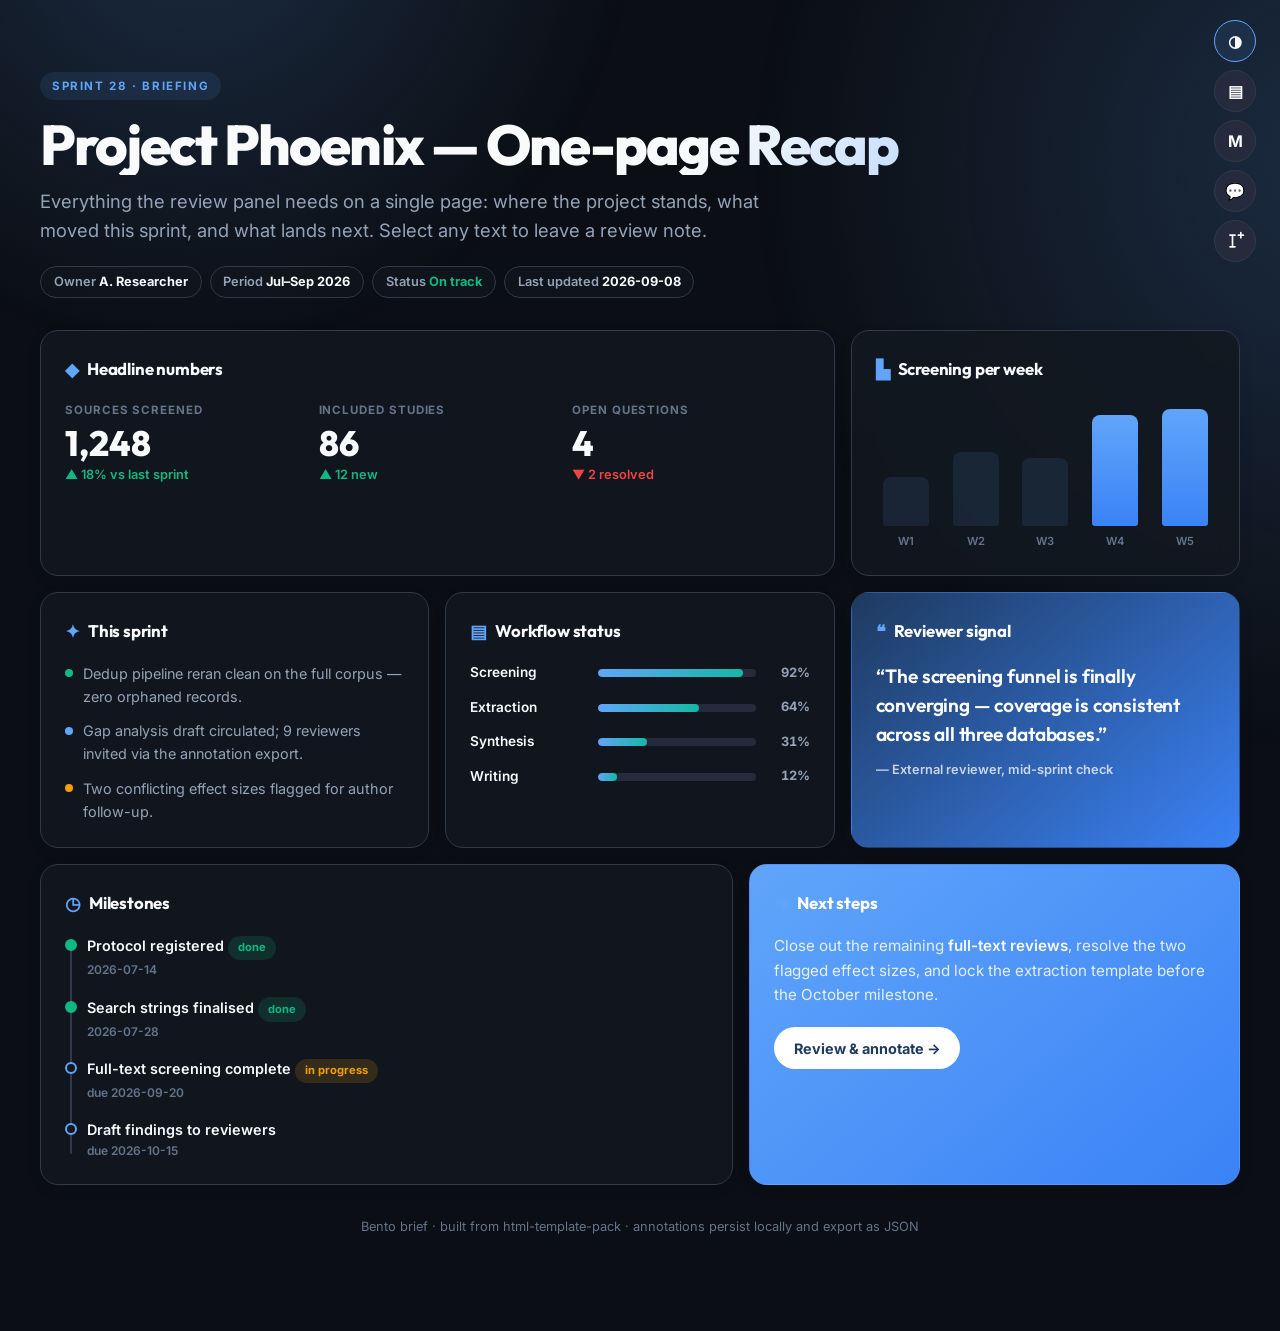
==== docs/bento/index.html @ 91cbfbe3 "feat: v0.7.0 — dark-first glass aesthetic pass + new bento one-pager template Aesthetic pass (2026 U" ====
<!DOCTYPE html>
<!--
  ╔══════════════════════════════════════════════════════════════════════╗
  ║  BENTO BRIEF TEMPLATE (one-pager)                                     ║
  ║  A single-page project briefing / summary in the 2026 bento-grid      ║
  ║  style: modular cards of varying span on a dark-first glass surface.  ║
  ║  Carries the same v2 annotation system as the report/slide templates  ║
  ║  (select text → comment / ask / delete / replace / format; drawer     ║
  ║  with export/import JSON) plus the v0.6.1 chrome parity toggles:      ║
  ║  theme (◐/◑), density (▤/▥ comfortable↔compact), font size (S/M/L).   ║
  ║                                                                        ║
  ║  WHEN TO USE                                                          ║
  ║  Content that is a snapshot summary — status recaps, sprint briefs,   ║
  ║  weekly readouts, one-page proposals — where the reader should see    ║
  ║  everything at a glance and can still leave inline review notes.      ║
  ║  For ≥3 long sections use the report template; for live data the      ║
  ║  dashboard; for ≤12 sequential beats the slide deck.                  ║
  ║                                                                        ║
  ║  HOW TO ADAPT                                                         ║
  ║  1. Set <title>, body data-annot-storage (unique per brief), and      ║
  ║     data-annot-theme-key.                                             ║
  ║  2. Replace the .b-card contents. Card variants: .kpi, .chart,        ║
  ║     .list, .quote, .timeline, .accent-card. Spans: .span-4/5/6/7/8.   ║
  ║  3. Keep at least one [data-annot-root] main — annotations need it.   ║
  ║  4. Storage keys: bento-density / bento-font-size / annotations:<id>  ║
  ║     (unique per template; rename if you fork this file).              ║
  ╚══════════════════════════════════════════════════════════════════════╝
-->
<html lang="en" data-theme="dark">
<head>
  <meta charset="UTF-8">
  <meta name="viewport" content="width=device-width, initial-scale=1">
  <title>Bento Brief Template — One-page · Annotatable · Export</title>
  <link rel="preconnect" href="https://fonts.googleapis.com">
  <link rel="preconnect" href="https://fonts.gstatic.com" crossorigin>
  <link href="https://fonts.googleapis.com/css2?family=Inter:wght@400;500;600;700;800&family=Outfit:wght@600;700;800&display=swap" rel="stylesheet">
  <style>
    /* ═══════════════════════════════════════════════════════════════
       Design tokens — dark-first + glass (2026 pattern: dark is the
       design you start from; light is the alternate). Token names are
       shared with the v2 annotation engine.
       ═══════════════════════════════════════════════════════════════ */
    :root, [data-theme="dark"] {
      color-scheme: light dark;
      --bg: #0b0e14;
      --surface: #131820;
      --surface2: #1c2230;
      --surface3: #252b3d;
      --border: #232a35;
      --border-bright: #313a4a;
      --text: #f8fafc;
      --text-muted: #94a3b8;
      --text-dim: #64748b;
      --accent: #60a5fa;
      --accent-dim: rgba(96, 165, 250, 0.1);
      --accent-glow: rgba(96, 165, 250, 0.2);
      --error: #f87171;
      --annot-delete: var(--error);
      --annot-insert: #4ade80;
      --ann-highlight: #60a5fa;
      --font-sans: 'Inter', -apple-system, BlinkMacSystemFont, 'Segoe UI', Roboto, Helvetica, Arial, sans-serif;
      --font-head: 'Outfit', sans-serif;
      --font-mono: ui-monospace, 'SF Mono', 'JetBrains Mono', 'Space Mono', Menlo, Consolas, monospace;
      --radius: 18px;
      --radius-sm: 8px;
      /* component palette (annotation format swatches) */
      --teal: #14b8a6;
      --coral: #ef4444;
      --amber: #f59e0b;
      --green: #10b981;
      --deep-blue: #3b82f6;
      --navy: #1e3a5f;
      --white: #ffffff;
    }
    [data-theme="light"] {
      color-scheme: light;
      --bg: #f8fafc;
      --surface: #ffffff;
      --surface2: #f1f5f9;
      --surface3: #e2e8f0;
      --border: #e2e8f0;
      --border-bright: #cbd5e1;
      --text: #0f172a;
      --text-muted: #64748b;
      --text-dim: #94a3b8;
      --accent: #2563eb;
      --accent-dim: rgba(37, 99, 235, 0.08);
      --accent-glow: rgba(37, 99, 235, 0.15);
      --error: #dc2626;
      --annot-insert: #16a34a;
      --ann-highlight: #2563eb;
      --teal: #0d9488;
      --coral: #ef4444;
      --amber: #d97706;
      --green: #059669;
      --deep-blue: #2563eb;
      --navy: #1e3a5f;
    }

    *, *::before, *::after { box-sizing: border-box; }
    html { scroll-behavior: smooth; }
    @media (prefers-reduced-motion: reduce) { html { scroll-behavior: auto; } * { transition-duration: 0.01ms !important; animation-duration: 0.01ms !important; } }
    body {
      margin: 0; font-family: var(--font-sans); font-size: 1rem; line-height: 1.6;
      color: var(--text); background: var(--bg);
      -webkit-font-smoothing: antialiased;
      transition: background 0.3s ease, color 0.3s ease;
      padding: 0 1.5rem 5rem;
    }
    /* Ambient accent glow behind the bento grid */
    body::before {
      content: ""; position: fixed; inset: 0; z-index: -1; pointer-events: none;
      background:
        radial-gradient(720px circle at 15% -10%, var(--accent-glow), transparent 62%),
        radial-gradient(900px circle at 105% 18%, var(--accent-glow), transparent 66%);
    }

    /* ── Icon rail (theme / notes / insert) ─────────────────────── */
    .icon-rail { position: fixed; top: 20px; right: 24px; z-index: 100; display: flex; flex-direction: column; gap: 8px; align-items: flex-end; }
    .icon-btn {
      position: relative; width: 42px; height: 42px; border-radius: 50%;
      display: flex; align-items: center; justify-content: center;
      font-family: inherit; font-size: 1rem; font-weight: 700;
      background: var(--surface3); color: var(--text); border: 1px solid var(--border-bright);
      cursor: pointer; transition: background 0.15s, border-color 0.15s, transform 0.15s;
      backdrop-filter: blur(10px); -webkit-backdrop-filter: blur(10px);
    }
    .icon-btn:hover, .icon-btn:focus-visible { border-color: var(--accent); color: var(--accent); transform: translateY(-1px); }
    .icon-btn[aria-pressed="true"] { background: var(--accent-dim); border-color: var(--accent); }
    .icon-btn svg { width: 20px; height: 20px; stroke: currentColor; fill: none; display: block; }
    .icon-btn::after {
      content: attr(data-tooltip);
      position: absolute; top: 50%; right: calc(100% + 0.5rem); transform: translateY(-50%);
      background: var(--text); color: var(--bg);
      font-size: 0.75rem; font-weight: 600; white-space: nowrap;
      padding: 0.3rem 0.55rem; border-radius: var(--radius-sm);
      box-shadow: 0 4px 12px rgba(0,0,0,0.25);
      opacity: 0; pointer-events: none; transition: opacity 0.12s ease;
    }
    .icon-btn:hover::after, .icon-btn:focus-visible::after { opacity: 1; }
    .icon-btn .annot-count {
      position: absolute; top: -0.3rem; right: -0.3rem;
      display: inline-flex; align-items: center; justify-content: center;
      min-width: 1.1rem; height: 1.1rem; padding: 0 0.3rem;
      font-size: 0.65rem; font-weight: 700; line-height: 1;
      background: var(--coral); color: white; border-radius: 999px;
    }
    .icon-btn .annot-count[hidden] { display: none; }

    /* ── Hero header ─────────────────────────────────────────────── */
    .content { max-width: 1200px; margin: 0 auto; }
    .hero { padding: 4.5rem 0 2rem; }
    .eyebrow {
      display: inline-block; font-size: 0.72rem; font-weight: 700;
      letter-spacing: 0.14em; text-transform: uppercase;
      color: var(--accent); background: var(--accent-dim);
      padding: 0.3rem 0.75rem; border-radius: 999px; margin-bottom: 1rem;
    }
    .hero h1 {
      font-family: var(--font-head); font-size: clamp(2.25rem, 5.5vw, 3.5rem);
      font-weight: 800; letter-spacing: -0.035em; line-height: 1.05;
      margin: 0 0 0.75rem;
      background: linear-gradient(120deg, var(--text) 55%, var(--accent) 110%);
      -webkit-background-clip: text; background-clip: text;
      -webkit-text-fill-color: transparent; color: transparent;
    }
    .hero .lede { font-size: 1.15rem; color: var(--text-muted); max-width: 62ch; margin: 0 0 1.25rem; }
    .meta-chips { display: flex; flex-wrap: wrap; gap: 0.5rem; }
    .chip {
      font-size: 0.8rem; font-weight: 600; color: var(--text-muted);
      border: 1px solid var(--border-bright); background: color-mix(in srgb, var(--surface) 60%, transparent);
      padding: 0.3rem 0.8rem; border-radius: 999px;
      backdrop-filter: blur(8px); -webkit-backdrop-filter: blur(8px);
    }
    .chip b { color: var(--text); font-weight: 700; }

    /* ── Bento grid ──────────────────────────────────────────────── */
    /* Density + font-size tokens (v0.6.1 chrome pattern, same as the
       other three templates: [data-density] adjusts spacing, [data-font-size]
       scales the root so all rem text follows). */
    :root, [data-density="comfortable"] { --bento-pad: 1.5rem; --bento-gap: 1rem; --bento-kpi-gap: 1rem; }
    [data-density="compact"] { --bento-pad: 1rem; --bento-gap: 0.65rem; --bento-kpi-gap: 0.65rem; }
    :root, [data-font-size="M"] { font-size: 16px; }
    [data-font-size="S"] { font-size: 14px; }
    [data-font-size="L"] { font-size: 18px; }
    .bento { display: grid; grid-template-columns: repeat(12, 1fr); gap: var(--bento-gap); }
    .b-card {
      grid-column: span 4;
      background: color-mix(in srgb, var(--surface) 88%, transparent);
      border: 1px solid var(--border-bright);
      border-radius: var(--radius);
      padding: var(--bento-pad);
      backdrop-filter: blur(12px); -webkit-backdrop-filter: blur(12px);
      box-shadow: 0 4px 16px rgba(0,0,0,0.06);
      transition: transform 0.25s cubic-bezier(0.4, 0, 0.2, 1), box-shadow 0.25s ease, border-color 0.25s ease;
      min-width: 0;
    }
    .b-card:hover {
      transform: translateY(-4px);
      border-color: var(--accent);
      box-shadow: 0 14px 36px -10px var(--accent-glow), 0 10px 24px rgba(0,0,0,0.09);
    }
    .span-4 { grid-column: span 4; } .span-5 { grid-column: span 5; }
    .span-6 { grid-column: span 6; } .span-7 { grid-column: span 7; }
    .span-8 { grid-column: span 8; } .span-12 { grid-column: span 12; }
    .b-card h2 {
      font-family: var(--font-head); font-size: 1.05rem; font-weight: 700;
      letter-spacing: -0.01em; margin: 0 0 1rem; color: var(--text);
      display: flex; align-items: center; gap: 0.5rem;
    }
    .b-card h2 .card-icon { color: var(--accent); font-size: 1.1em; }
    .b-card p { margin: 0 0 0.75rem; color: var(--text-muted); font-size: 0.95rem; }
    .b-card p:last-child { margin-bottom: 0; }
    .b-card strong { color: var(--text); font-weight: 600; }

    /* KPI card */
    .kpi-row { display: grid; grid-template-columns: repeat(3, 1fr); gap: var(--bento-kpi-gap); }
    .kpi { text-align: left; }
    .kpi .kpi-label { font-size: 0.72rem; font-weight: 700; text-transform: uppercase; letter-spacing: 0.08em; color: var(--text-dim); }
    .kpi .kpi-value { font-family: var(--font-head); font-size: 2.2rem; font-weight: 800; line-height: 1.1; color: var(--text); margin: 0.3rem 0 0.15rem; }
    .kpi .kpi-delta { font-size: 0.8rem; font-weight: 600; }
    .kpi .up { color: var(--green); } .kpi .down { color: var(--coral); }

    /* Progress list card */
    .progress-item { display: flex; align-items: center; gap: 0.75rem; margin-bottom: 0.8rem; }
    .progress-item:last-child { margin-bottom: 0; }
    .progress-item .p-label { flex: 0 0 34%; font-size: 0.85rem; font-weight: 600; color: var(--text); }
    .p-track { flex: 1; height: 8px; background: var(--surface3); border-radius: 999px; overflow: hidden; }
    .p-fill { height: 100%; border-radius: 999px; background: linear-gradient(90deg, var(--accent), var(--teal)); transition: width 0.6s cubic-bezier(0.4, 0, 0.2, 1); }
    .p-value { flex: 0 0 2.6rem; text-align: right; font-size: 0.8rem; font-weight: 700; color: var(--text-muted); font-variant-numeric: tabular-nums; }

    /* Bar chart card (pure CSS, no libs) */
    .bars { display: flex; align-items: flex-end; gap: 0.6rem; height: 150px; padding-top: 0.5rem; }
    .bar-col { flex: 1; display: flex; flex-direction: column; align-items: center; gap: 0.4rem; height: 100%; justify-content: flex-end; }
    .bar { width: 100%; max-width: 46px; border-radius: 8px 8px 3px 3px; background: var(--accent-dim); position: relative; transition: transform 0.2s ease, filter 0.2s ease; transform-origin: bottom; }
    .bar:hover { filter: brightness(1.25); transform: scaleY(1.03); }
    .bar.hot { background: linear-gradient(180deg, var(--accent), var(--deep-blue)); }
    .bar-label { font-size: 0.7rem; font-weight: 600; color: var(--text-dim); }

    /* Quote card */
    .b-card.quote { background: linear-gradient(140deg, var(--navy) 0%, var(--deep-blue) 100%); border-color: transparent; }
    .b-card.quote h2 { color: var(--white); }
    .b-card.quote blockquote { margin: 0; font-family: var(--font-head); font-size: 1.2rem; line-height: 1.5; color: var(--white); font-weight: 600; letter-spacing: -0.01em; }
    .b-card.quote cite { display: block; margin-top: 0.75rem; font-size: 0.8rem; font-style: normal; color: rgba(255,255,255,0.75); font-weight: 600; }

    /* Timeline card */
    .tl { position: relative; padding-left: 1.4rem; margin: 0; }
    .tl::before { content: ""; position: absolute; left: 5px; top: 6px; bottom: 6px; width: 2px; background: var(--border-bright); border-radius: 2px; }
    .tl-item { position: relative; padding-bottom: 1rem; }
    .tl-item:last-child { padding-bottom: 0; }
    .tl-item::before {
      content: ""; position: absolute; left: -1.4rem; top: 5px;
      width: 12px; height: 12px; border-radius: 50%;
      background: var(--surface); border: 2px solid var(--accent);
    }
    .tl-item.done::before { background: var(--green); border-color: var(--green); }
    .tl-item .tl-title { font-size: 0.9rem; font-weight: 600; color: var(--text); }
    .tl-item .tl-date { font-size: 0.75rem; font-weight: 600; color: var(--text-dim); }

    /* List card */
    .key-list { margin: 0; padding: 0; list-style: none; }
    .key-list li { display: flex; gap: 0.6rem; margin-bottom: 0.7rem; font-size: 0.9rem; color: var(--text-muted); }
    .key-list li:last-child { margin-bottom: 0; }
    .key-list .dot { flex-shrink: 0; width: 8px; height: 8px; border-radius: 50%; background: var(--accent); margin-top: 0.45rem; }
    .key-list .dot.teal { background: var(--teal); } .key-list .dot.amber { background: var(--amber); }
    .key-list .dot.coral { background: var(--coral); } .key-list .dot.green { background: var(--green); }

    /* Badges */
    .badge { display: inline-block; font-size: 0.7rem; font-weight: 700; padding: 0.2rem 0.6rem; border-radius: 999px; background: var(--accent-dim); color: var(--accent); }
    .badge.green { background: rgba(16,185,129,0.15); color: var(--green); }
    .badge.amber { background: rgba(245,158,11,0.15); color: var(--amber); }
    .badge.coral { background: rgba(239,68,68,0.15); color: var(--coral); }

    /* CTA card */
    .b-card.cta { background: linear-gradient(140deg, var(--accent) 0%, var(--deep-blue) 100%); border-color: transparent; }
    .b-card.cta h2 { color: var(--white); }
    .b-card.cta p { color: rgba(255,255,255,0.85); }
    .cta-btn {
      display: inline-block; margin-top: 0.5rem; padding: 0.6rem 1.2rem;
      background: var(--white); color: var(--navy); font-weight: 700; font-size: 0.9rem;
      border-radius: 999px; text-decoration: none; transition: transform 0.15s ease, box-shadow 0.15s ease;
    }
    .cta-btn:hover { transform: translateY(-2px); box-shadow: 0 8px 20px rgba(0,0,0,0.25); }

    /* Footer strip */
    .b-foot { margin-top: 2rem; text-align: center; font-size: 0.8rem; color: var(--text-dim); }

    /* ── Responsive ──────────────────────────────────────────────── */
    @media (max-width: 980px) {
      .span-4, .span-5, .span-6, .span-7, .span-8 { grid-column: span 12; }
      .b-card { padding: 1.25rem; }
    }
    @media (max-width: 720px) {
      body { padding: 0 1rem 3rem; }
      .hero { padding-top: 3.5rem; }
      .kpi-row { grid-template-columns: 1fr; }
    }

    /* ── Print ───────────────────────────────────────────────────── */
    @media print {
      .icon-rail, .annot-toolbar, .annot-format-popover, .annot-editor,
      .annot-drawer, .annot-backdrop { display: none !important; }
      /* Print resets density + font size to defaults (same as siblings) */
      [data-density="compact"] { --bento-pad: 1.5rem; --bento-gap: 1rem; --bento-kpi-gap: 1rem; }
      [data-font-size="S"], [data-font-size="L"] { font-size: 16px; }
      body { padding: 0; }
      body::before { display: none; }
      .b-card { break-inside: avoid; box-shadow: none; background: var(--surface); }
      .hero h1 { -webkit-text-fill-color: currentColor; }
    }

     :root/[data-theme] block above supersedes its own token declarations. */

mark.annot {
  background: var(--accent-dim);
  color: inherit;
  border-bottom: 2px solid var(--accent);
  border-radius: 2px;
  padding: 0.05em 0.05em;
  cursor: pointer;
  transition: background 0.15s ease;
}
mark.annot:hover,
mark.annot.annot-focus {
  background: var(--accent-glow);
}
mark.annot.annot-delete,
mark.annot.annot-replace {
  background: rgba(248, 113, 113, 0.12);
  border-bottom-color: var(--annot-delete);
  text-decoration: line-through;
  text-decoration-color: var(--annot-delete);
}
ins.annot-insert-text {
  background: rgba(63, 185, 80, 0.14);
  color: var(--annot-insert);
  text-decoration: none;
  border-bottom: 2px solid var(--annot-insert);
  border-radius: 2px;
  padding: 0.05em 0.05em;
  cursor: pointer;
  font-style: normal;
}
ins.annot-insert-text:hover,
ins.annot-insert-text.annot-focus { background: rgba(63, 185, 80, 0.26); }
mark.annot.annot-question {
  background: rgba(124, 58, 237, 0.12);
  border-bottom-color: #7c3aed;
}
mark.annot.annot-question:hover, mark.annot.annot-question.annot-focus { background: rgba(124, 58, 237, 0.22); }
.format-annot { cursor: pointer; }
.format-annot:hover, .format-annot.annot-focus { outline: 1px dashed var(--accent); outline-offset: 1px; }
.annot-caret {
  display: inline-block; width: 2px; height: 1em; vertical-align: text-bottom;
  background: var(--annot-insert); margin: 0 1px; cursor: pointer;
}
.annot-caret.annot-focus { width: 3px; }
body.annot-insert-armed [data-annot-root],
body.annot-insert-armed main.content { cursor: text; }

/* ---- Selection toolbar (floating action pill) ---- */
.annot-toolbar {
  position: absolute; z-index: 70; transform: translate(-50%, -100%);
  margin-top: -0.5rem; display: flex; gap: 0.3rem; flex-wrap: wrap; max-width: min(320px, 92vw);
}
.annot-toolbar[hidden] { display: none; }
.annot-toolbar-btn {
  background: var(--text); color: var(--bg); border: none; border-radius: var(--radius);
  padding: 0.35rem 0.6rem; font-family: var(--font-sans); font-size: 0.85rem; font-weight: 600;
  cursor: pointer; white-space: nowrap; box-shadow: 0 6px 20px rgba(0, 0, 0, 0.35);
}
.annot-toolbar-btn:hover { filter: brightness(1.15); }

/* ---- Format popover — opened from the "Aa Format ▾" toolbar button ---- */
.annot-format-popover {
  position: absolute; z-index: 80; transform: translate(-50%, -100%);
  background: var(--surface); border: 1px solid var(--border-bright); border-radius: var(--radius);
  box-shadow: 0 10px 30px rgba(0,0,0,0.4); padding: 0.6rem;
  display: flex; flex-direction: column; gap: 0.4rem; width: max-content;
}
.annot-format-popover[hidden] { display: none; }
.annot-format-row { display: flex; gap: 0.3rem; }
.annot-format-btn {
  width: 2rem; height: 2rem; display: inline-flex; align-items: center; justify-content: center;
  background: var(--surface2); color: var(--text); border: 1px solid var(--border-bright);
  border-radius: var(--radius-sm); cursor: pointer; font-size: 0.85rem;
}
.annot-format-btn:hover { border-color: var(--accent); color: var(--accent); }
.annot-format-label {
  font-size: 0.65rem; font-weight: 700; text-transform: uppercase;
  letter-spacing: 0.04em; color: var(--text-dim); margin-top: 0.15rem;
}
.annot-swatch {
  width: 1.5rem; height: 1.5rem; border-radius: 999px; cursor: pointer;
  border: 2px solid var(--border-bright); background: var(--swatch); padding: 0;
}
.annot-swatch:hover { border-color: var(--text); transform: scale(1.1); }

/* ---- Comment editor popover ---- */
.annot-editor {
  position: absolute; z-index: 80; transform: translateX(-50%);
  width: min(320px, 90vw);
  background: var(--surface); color: var(--text);
  border: 1px solid var(--border-bright); border-radius: var(--radius);
  box-shadow: 0 10px 30px rgba(0, 0, 0, 0.4); padding: 0.85rem;
}
.annot-editor[hidden] { display: none; }
.annot-editor .annot-quote {
  font-size: 0.8rem; color: var(--text-dim); font-style: italic;
  border-left: 3px solid var(--accent); padding-left: 0.6rem; margin-bottom: 0.6rem;
  max-height: 4.5rem; overflow: auto;
}
.annot-editor textarea {
  width: 100%; min-height: 4.5rem; resize: vertical;
  font-family: var(--font-sans); font-size: 0.9rem; line-height: 1.5;
  background: var(--bg); color: var(--text);
  border: 1px solid var(--border-bright); border-radius: var(--radius-sm);
  padding: 0.5rem; box-sizing: border-box;
}
.annot-editor textarea:focus { outline: none; border-color: var(--accent); }
.annot-editor-replacement {
  width: 100%; min-height: 3rem; resize: vertical; margin-bottom: 0.5rem;
  font-family: var(--font-sans); font-size: 0.9rem; line-height: 1.5;
  background: var(--bg); color: var(--annot-insert);
  border: 1px solid var(--annot-insert); border-radius: var(--radius-sm);
  padding: 0.5rem; box-sizing: border-box;
}
.annot-editor-replacement[hidden] { display: none; }
.annot-editor .annot-editor-actions {
  display: flex; justify-content: flex-end; gap: 0.5rem; margin-top: 0.6rem;
}
.annot-btn {
  font-family: var(--font-sans); font-size: 0.85rem; font-weight: 600;
  padding: 0.4rem 0.85rem; border-radius: var(--radius-sm); cursor: pointer;
  border: 1px solid var(--border-bright); background: var(--surface2); color: var(--text);
  transition: background 0.15s, border-color 0.15s, color 0.15s;
}
.annot-btn:hover { border-color: var(--accent); color: var(--accent); }
.annot-btn.primary { background: var(--accent); border-color: var(--accent); color: var(--bg); }
.annot-btn.primary:hover { filter: brightness(1.08); color: var(--bg); }
.annot-btn.danger:hover { border-color: var(--error); color: var(--error); }

/* ---- Drawer + backdrop ---- */
.annot-backdrop { position: fixed; inset: 0; z-index: 90; background: rgba(0, 0, 0, 0.35); }
.annot-backdrop[hidden] { display: none; }
.annot-drawer {
  position: fixed; top: 0; right: 0; bottom: 0; z-index: 100;
  width: min(380px, 92vw);
  background: var(--surface); border-left: 1px solid var(--border-bright);
  box-shadow: -8px 0 30px rgba(0, 0, 0, 0.35);
  display: flex; flex-direction: column;
  transform: translateX(100%); transition: transform 0.22s ease;
}
.annot-drawer.open { transform: translateX(0); }
.annot-drawer[hidden] { display: none; }
.annot-drawer-head {
  display: flex; align-items: center; justify-content: space-between;
  padding: 1rem 1.1rem; border-bottom: 1px solid var(--border);
}
.annot-drawer-title { display: flex; flex-direction: column; gap: 0.15rem; }
.annot-drawer-head h3 { margin: 0; font-size: 1.05rem; }
.annot-open-questions { font-size: 0.7rem; font-weight: 700; color: #7c3aed; }
.annot-open-questions[hidden] { display: none; }
.annot-drawer-close {
  background: none; border: none; color: var(--text-dim); cursor: pointer;
  font-size: 1.4rem; line-height: 1; padding: 0.1rem 0.35rem; border-radius: var(--radius-sm);
}
.annot-drawer-close:hover { color: var(--accent); }
.annot-drawer-tools {
  display: flex; flex-wrap: wrap; gap: 0.4rem;
  padding: 0.75rem 1.1rem; border-bottom: 1px solid var(--border);
}
.annot-drawer-tools .annot-btn { font-size: 0.78rem; padding: 0.35rem 0.6rem; }
.annot-list {
  flex: 1; overflow-y: auto; padding: 0.75rem 1.1rem 1.5rem; margin: 0; list-style: none;
}
.annot-empty {
  color: var(--text-muted); font-size: 0.9rem;
  text-align: center; padding: 2rem 1rem;
}
.annot-item {
  border: 1px solid var(--border); border-radius: var(--radius);
  padding: 0.7rem 0.8rem; margin-bottom: 0.7rem; background: var(--surface2);
}
.annot-item.annot-orphan { border-color: var(--error); background: rgba(248, 113, 113, 0.06); }
.annot-item.annot-focus { border-color: var(--accent); box-shadow: 0 0 0 1px var(--accent); }
.annot-item .annot-item-quote {
  font-size: 0.78rem; color: var(--text-dim); font-style: italic;
  border-left: 3px solid var(--accent); padding-left: 0.55rem; margin-bottom: 0.45rem;
  cursor: pointer; display: -webkit-box; -webkit-line-clamp: 3; -webkit-box-orient: vertical; overflow: hidden;
}
.annot-item.annot-orphan .annot-item-quote { border-left-color: var(--error); }
.annot-item .annot-type-badge {
  display: inline-block; font-size: 0.65rem; font-weight: 700; text-transform: uppercase;
  letter-spacing: 0.03em; padding: 0.1rem 0.4rem; border-radius: 999px; margin-bottom: 0.4rem;
}
.annot-item .annot-type-comment { background: var(--accent-dim); color: var(--accent); }
.annot-item .annot-type-delete,
.annot-item .annot-type-replace { background: rgba(248, 113, 113, 0.15); color: var(--annot-delete); }
.annot-item .annot-type-insert { background: rgba(63, 185, 80, 0.15); color: var(--annot-insert); }
.annot-item .annot-type-question { background: rgba(124, 58, 237, 0.15); color: #7c3aed; }
.annot-item .annot-type-format { background: var(--surface3); color: var(--text-dim); }
.annot-item .annot-item-replacement {
  font-size: 0.85rem; color: var(--annot-insert); margin: 0.2rem 0 0.5rem;
  white-space: pre-wrap; word-break: break-word;
}
.annot-item .annot-item-answer {
  font-size: 0.85rem; color: var(--text); margin: 0.2rem 0 0.5rem;
  white-space: pre-wrap; word-break: break-word;
  border-left: 3px solid #7c3aed; padding-left: 0.55rem;
}
.annot-item .annot-item-answer strong { display: block; font-size: 0.65rem; text-transform: uppercase; letter-spacing: 0.04em; color: #7c3aed; margin-bottom: 0.2rem; }
.annot-item.annot-answered { border-color: #7c3aed; }
.annot-item .annot-item-comment {
  font-size: 0.9rem; color: var(--text); margin: 0.2rem 0 0.5rem;
  white-space: pre-wrap; word-break: break-word;
}
.annot-item .annot-orphan-warning {
  font-size: 0.72rem; color: var(--error); font-weight: 700;
  background: rgba(248, 113, 113, 0.1); padding: 0.3rem 0.5rem;
  border-radius: var(--radius-sm); margin: 0.4rem 0;
}
.annot-item .annot-item-meta {
  font-size: 0.7rem; color: var(--text-muted); font-family: var(--font-mono); margin-bottom: 0.5rem;
}
.annot-item .annot-item-actions { display: flex; gap: 0.4rem; }
.annot-item .annot-btn { font-size: 0.75rem; padding: 0.28rem 0.55rem; }
.annot-file-input { display: none; }

/* ---- Print: hide all UI chrome, keep highlights subtle ---- */
@media print {
  .icon-rail, .annot-toolbar, .annot-format-popover, .annot-editor,
  .annot-drawer, .annot-backdrop { display: none !important; }
  mark.annot {
    background: transparent; box-shadow: none;
    border-bottom: 1px solid #999; color: inherit;
  }
  mark.annot.annot-delete, mark.annot.annot-replace {
    background: transparent; text-decoration: line-through; border-bottom: none;
  }
  ins.annot-insert-text { background: transparent; text-decoration: underline; border-bottom: none; }
  .annot-caret { background: #000; }
}

/* ---- Mobile ---- */
@media (max-width: 480px) {
  .annot-drawer { width: 100vw; }
}

  /* ── END inlined annotate.css ── */

  </style>
</head>
<body data-annot-storage="bento-template" data-annot-theme-key="bento-template-theme-v1" data-annot-default-theme="dark">

  <!-- ═══ Icon rail: theme / notes / insert ═══ -->
  <div class="icon-rail" role="toolbar" aria-label="View toggles and annotation controls">
    <button class="icon-btn" id="theme-toggle" aria-label="Toggle color theme" aria-pressed="false" data-tooltip="Toggle theme">◐</button>
    <button class="icon-btn" id="density-toggle" aria-label="Toggle density" data-tooltip="Toggle density">▤</button>
    <button class="icon-btn" id="font-toggle" aria-label="Cycle font size" data-tooltip="Font size">M</button>
    <button class="icon-btn" id="annot-toggle" aria-label="Open annotations panel" data-tooltip="Notes">
      💬<span class="annot-count" id="annot-count" hidden>0</span>
    </button>
    <button class="icon-btn" id="annot-insert-toggle" aria-label="Insert text at a point" aria-pressed="false" data-tooltip="Insert text">
      <svg viewBox="0 0 24 24" stroke-width="2" stroke-linecap="round" stroke-linejoin="round"><path d="M6 5h6M6 19h6M9 5v14"></path><path d="M19 2v6M16 5h6"></path></svg>
    </button>
  </div>

  <main class="content" data-annot-root>
    <header class="hero">
      <span class="eyebrow">Sprint 28 · Briefing</span>
      <h1>Project Phoenix — One-page Recap</h1>
      <p class="lede">Everything the review panel needs on a single page: where the project stands, what moved this sprint, and what lands next. Select any text to leave a review note.</p>
      <div class="meta-chips">
        <span class="chip">Owner <b>A. Researcher</b></span>
        <span class="chip">Period <b>Jul–Sep 2026</b></span>
        <span class="chip">Status <b style="color: var(--green)">On track</b></span>
        <span class="chip">Last updated <b>2026-09-08</b></span>
      </div>
    </header>

    <section class="bento">
      <!-- Row 1: KPIs + chart -->
      <div class="b-card span-8">
        <h2><span class="card-icon">◆</span>Headline numbers</h2>
        <div class="kpi-row">
          <div class="kpi">
            <div class="kpi-label">Sources screened</div>
            <div class="kpi-value">1,248</div>
            <div class="kpi-delta up">▲ 18% vs last sprint</div>
          </div>
          <div class="kpi">
            <div class="kpi-label">Included studies</div>
            <div class="kpi-value">86</div>
            <div class="kpi-delta up">▲ 12 new</div>
          </div>
          <div class="kpi">
            <div class="kpi-label">Open questions</div>
            <div class="kpi-value">4</div>
            <div class="kpi-delta down">▼ 2 resolved</div>
          </div>
        </div>
      </div>
      <div class="b-card span-4">
        <h2><span class="card-icon">▙</span>Screening per week</h2>
        <div class="bars">
          <div class="bar-col"><div class="bar" style="height: 35%"></div><span class="bar-label">W1</span></div>
          <div class="bar-col"><div class="bar" style="height: 52%"></div><span class="bar-label">W2</span></div>
          <div class="bar-col"><div class="bar" style="height: 48%"></div><span class="bar-label">W3</span></div>
          <div class="bar-col"><div class="bar hot" style="height: 78%"></div><span class="bar-label">W4</span></div>
          <div class="bar-col"><div class="bar hot" style="height: 92%"></div><span class="bar-label">W5</span></div>
        </div>
      </div>

      <!-- Row 2: highlights + progress + quote -->
      <div class="b-card span-4">
        <h2><span class="card-icon">✦</span>This sprint</h2>
        <ul class="key-list">
          <li><span class="dot green"></span><span>Dedup pipeline reran clean on the full corpus — zero orphaned records.</span></li>
          <li><span class="dot"></span><span>Gap analysis draft circulated; 9 reviewers invited via the annotation export.</span></li>
          <li><span class="dot amber"></span><span>Two conflicting effect sizes flagged for author follow-up.</span></li>
        </ul>
      </div>
      <div class="b-card span-4">
        <h2><span class="card-icon">▤</span>Workflow status</h2>
        <div class="progress-item"><span class="p-label">Screening</span><div class="p-track"><div class="p-fill" style="width: 92%"></div></div><span class="p-value">92%</span></div>
        <div class="progress-item"><span class="p-label">Extraction</span><div class="p-track"><div class="p-fill" style="width: 64%"></div></div><span class="p-value">64%</span></div>
        <div class="progress-item"><span class="p-label">Synthesis</span><div class="p-track"><div class="p-fill" style="width: 31%"></div></div><span class="p-value">31%</span></div>
        <div class="progress-item"><span class="p-label">Writing</span><div class="p-track"><div class="p-fill" style="width: 12%"></div></div><span class="p-value">12%</span></div>
      </div>
      <div class="b-card quote span-4">
        <h2><span class="card-icon">❝</span>Reviewer signal</h2>
        <blockquote>“The screening funnel is finally converging — coverage is consistent across all three databases.”</blockquote>
        <cite>— External reviewer, mid-sprint check</cite>
      </div>

      <!-- Row 3: timeline + next steps -->
      <div class="b-card span-7">
        <h2><span class="card-icon">◷</span>Milestones</h2>
        <div class="tl">
          <div class="tl-item done"><div class="tl-title">Protocol registered <span class="badge green">done</span></div><div class="tl-date">2026-07-14</div></div>
          <div class="tl-item done"><div class="tl-title">Search strings finalised <span class="badge green">done</span></div><div class="tl-date">2026-07-28</div></div>
          <div class="tl-item"><div class="tl-title">Full-text screening complete <span class="badge amber">in progress</span></div><div class="tl-date">due 2026-09-20</div></div>
          <div class="tl-item"><div class="tl-title">Draft findings to reviewers</div><div class="tl-date">due 2026-10-15</div></div>
        </div>
      </div>
      <div class="b-card cta span-5">
        <h2><span class="card-icon">➜</span>Next steps</h2>
        <p>Close out the remaining <strong>full-text reviews</strong>, resolve the two flagged effect sizes, and lock the extraction template before the October milestone.</p>
        <a class="cta-btn" href="#annot-drawer" onclick="document.getElementById('annot-toggle').click(); return false;">Review &amp; annotate →</a>
      </div>
    </section>

    <p class="b-foot">Bento brief · built from html-template-pack · annotations persist locally and export as JSON</p>
  </main>

<!-- ═══ Annotation UI markup (v2 wiring snippet) ═══ -->
<!-- Notes + Insert toggle buttons now live in the .icon-rail above. -->

<div class="annot-toolbar" id="annot-toolbar" hidden>
  <button type="button" class="annot-toolbar-btn" id="annot-toolbar-comment">💬 Comment</button>
  <button type="button" class="annot-toolbar-btn" id="annot-toolbar-ask">❓ Ask</button>
  <button type="button" class="annot-toolbar-btn" id="annot-toolbar-delete">✂ Delete</button>
  <button type="button" class="annot-toolbar-btn" id="annot-toolbar-replace">✎ Replace</button>
  <button type="button" class="annot-toolbar-btn" id="annot-toolbar-format" aria-haspopup="true" aria-expanded="false">Aa Format ▾</button>
</div>

<div class="annot-format-popover" id="annot-format-popover" hidden role="menu" aria-label="Text formatting">
  <div class="annot-format-row">
    <button type="button" class="annot-format-btn" id="annot-format-bold" data-style="bold" title="Bold"><b>B</b></button>
    <button type="button" class="annot-format-btn" id="annot-format-italic" data-style="italic" title="Italic"><i>I</i></button>
    <button type="button" class="annot-format-btn" id="annot-format-underline" data-style="underline" title="Underline"><u>U</u></button>
    <button type="button" class="annot-format-btn" id="annot-format-sup" data-style="sup" title="Superscript">x²</button>
    <button type="button" class="annot-format-btn" id="annot-format-sub" data-style="sub" title="Subscript">x₂</button>
  </div>
  <div class="annot-format-label">Highlight</div>
  <div class="annot-format-row annot-format-swatches" data-swatch-kind="highlight">
    <button type="button" class="annot-swatch" data-color="teal" style="--swatch: var(--teal);" title="Teal"></button>
    <button type="button" class="annot-swatch" data-color="coral" style="--swatch: var(--coral);" title="Coral"></button>
    <button type="button" class="annot-swatch" data-color="amber" style="--swatch: var(--amber);" title="Amber"></button>
    <button type="button" class="annot-swatch" data-color="green" style="--swatch: var(--green);" title="Green"></button>
    <button type="button" class="annot-swatch" data-color="deep-blue" style="--swatch: var(--deep-blue);" title="Blue"></button>
  </div>
  <div class="annot-format-label">Text color</div>
  <div class="annot-format-row annot-format-swatches" data-swatch-kind="color">
    <button type="button" class="annot-swatch" data-color="teal" style="--swatch: var(--teal);" title="Teal"></button>
    <button type="button" class="annot-swatch" data-color="coral" style="--swatch: var(--coral);" title="Coral"></button>
    <button type="button" class="annot-swatch" data-color="amber" style="--swatch: var(--amber);" title="Amber"></button>
    <button type="button" class="annot-swatch" data-color="green" style="--swatch: var(--green);" title="Green"></button>
    <button type="button" class="annot-swatch" data-color="deep-blue" style="--swatch: var(--deep-blue);" title="Blue"></button>
  </div>
</div>

<div class="annot-editor" id="annot-editor" hidden role="dialog" aria-label="Add annotation">
  <div class="annot-quote" id="annot-editor-quote"></div>
  <textarea id="annot-editor-replacement" class="annot-editor-replacement" placeholder="Replacement text…" aria-label="Replacement text" hidden></textarea>
  <textarea id="annot-editor-text" placeholder="Write a comment…" aria-label="Comment text"></textarea>
  <div class="annot-editor-actions">
    <button class="annot-btn" id="annot-editor-cancel" type="button">Cancel</button>
    <button class="annot-btn primary" id="annot-editor-save" type="button">Save</button>
  </div>
</div>

<div class="annot-backdrop" id="annot-backdrop" hidden></div>
<aside class="annot-drawer" id="annot-drawer" hidden aria-label="Annotations">
  <div class="annot-drawer-head">
    <div class="annot-drawer-title">
      <h3>Annotations</h3>
      <span class="annot-open-questions" id="annot-open-questions" hidden></span>
    </div>
    <button class="annot-drawer-close" id="annot-drawer-close" aria-label="Close panel">×</button>
  </div>
  <div class="annot-drawer-tools">
    <button class="annot-btn" id="annot-export" type="button">⬇ Export JSON</button>
    <button class="annot-btn" id="annot-import" type="button">⬆ Import</button>
    <button class="annot-btn danger" id="annot-clear" type="button">Clear all</button>
    <input type="file" id="annot-file" class="annot-file-input" accept="application/json,.json">
  </div>
  <ul class="annot-list" id="annot-list"></ul>
</aside>


<script>
/* ── v2 annotation engine (offset-anchored, 4 types) ─────────────────────
   Inlined from features/slide/highlight-annotate.js. The slide template's
   `data-annot-storage="slide-template"` on <body> gives it a clean storage
   namespace; `data-annot-theme-key="slide-template-theme-v1"` preserves the
   existing theme preference key. A small slide-template adapter at the
   bottom wires drawer jumps → deck-nav so clicking a drawer item switches
   to the right slide before scrollIntoView fires. */

/* ============================================================
   html-template-pack · highlight-annotate.js
   Self-contained, offset-anchored highlight-comment annotation
   system + theme toggle. Migrated from the proven template.html
   pattern (gap-report family). No build step, no dependencies.

   Public API
   ----------
   On window load, the script auto-initializes by looking for:
     - <body data-annot-storage="...">            (or falls back to data-report-id / path)
     - <[data-annot-root]> or <main class="content"> or <body>
     - <[data-annot-skip]> (any descendant is excluded from the text walker)
     - the annotation UI DOM (see features/README.md § "Wiring snippet")

   Configuration (set on <body>)
   ------------------------------
     data-annot-storage="my-key"       localStorage key, per-report namespace
     data-annot-export="my-export.json"  JSON export filename (default: <id>-annotations-<date>.json)
     data-annot-theme-key="my-theme-key" localStorage key for theme persistence (default: 'report-theme')
     data-annot-default-theme="light"   "light" | "dark" | "auto" (default: "auto" = system pref)

   Schema (matches gap-report & eDNA-Darwin-EOI conventions)
   ---------------------------------------------------------
   {
     id, quote, comment, prefix, suffix,         // anchoring
     start, end,                                  // optional offsets (kept for migration)
     type,                                         // "comment" | "delete" | "insert" | "replace" (default "comment")
     replacement,                                  // suggested new text for "insert"/"replace" (unused otherwise)
     panel, sectionHeading,                       // multi-tab navigation
     createdAt, updatedAt,                        // ISO 8601
     orphaned                                      // true if re-anchor failed
   }
   ============================================================ */
(function () {
  'use strict';

  // ---- Resolve storage namespace and theme key from <body> ----
  var body = document.body;
  if (!body) {
    console.warn('[html-template-pack/annotate] No <body> found — annotation system disabled.');
    return;
  }
  var reportId =
    body.getAttribute('data-annot-storage') ||
    body.getAttribute('data-report-id') ||
    (location.pathname || 'default').replace(/\W+/g, '-').toLowerCase();
  var STORE_KEY = 'annotations:' + reportId;
  var THEME_KEY = body.getAttribute('data-annot-theme-key') || 'report-theme';

  var today = new Date().toISOString().slice(0, 10);
  var DEFAULT_EXPORT_NAME = reportId + '-annotations-' + today + '.json';
  var EXPORT_NAME = body.getAttribute('data-annot-export') || DEFAULT_EXPORT_NAME;

  // ---- Annotation root: the element whose text is annotatable ----
  var root =
    document.querySelector('[data-annot-root]') ||
    document.querySelector('main.content') ||
    document.querySelector('main') ||
    document.body;
  if (!root) {
    console.warn('[html-template-pack/annotate] No annotation root found — annotation system disabled.');
    return;
  }

  // ---- DOM refs (the new convention: mark.annot / .annot-drawer / .annot-toggle) ----
  var els = {
    toggle:        document.getElementById('annot-toggle'),
    insertToggle:  document.getElementById('annot-insert-toggle'),
    count:         document.getElementById('annot-count'),
    toolbar:       document.getElementById('annot-toolbar'),
    toolbarComment: document.getElementById('annot-toolbar-comment'),
    toolbarAsk:     document.getElementById('annot-toolbar-ask'),
    toolbarDelete:  document.getElementById('annot-toolbar-delete'),
    toolbarReplace: document.getElementById('annot-toolbar-replace'),
    toolbarFormat:  document.getElementById('annot-toolbar-format'),
    formatPopover:  document.getElementById('annot-format-popover'),
    openQuestions:  document.getElementById('annot-open-questions'),
    editor:        document.getElementById('annot-editor'),
    editorQuote:   document.getElementById('annot-editor-quote'),
    editorReplacement: document.getElementById('annot-editor-replacement'),
    editorText:    document.getElementById('annot-editor-text'),
    editorSave:    document.getElementById('annot-editor-save'),
    editorCancel:  document.getElementById('annot-editor-cancel'),
    backdrop:      document.getElementById('annot-backdrop'),
    drawer:        document.getElementById('annot-drawer'),
    drawerClose:   document.getElementById('annot-drawer-close'),
    list:          document.getElementById('annot-list'),
    exportBtn:     document.getElementById('annot-export'),
    importBtn:     document.getElementById('annot-import'),
    clearBtn:      document.getElementById('annot-clear'),
    file:          document.getElementById('annot-file'),
    themeBtn:      document.getElementById('theme-toggle')
  };

  var hasAnnotationUi = !!(els.toggle && els.drawer && els.list && els.toolbar && els.editor);
  if (!hasAnnotationUi) {
    console.info('[html-template-pack/annotate] Annotation UI not wired in — skipping. (Theme toggle still runs.)');
  }

  // ---- Theme toggle (runs unconditionally if button present) ----
  function initTheme() {
    if (!els.themeBtn) return;
    var pref = body.getAttribute('data-annot-default-theme') || 'auto';
    var saved = localStorage.getItem(THEME_KEY);
    var initial = saved || (pref === 'auto'
      ? ((window.matchMedia && window.matchMedia('(prefers-color-scheme: dark)').matches) ? 'dark' : 'light')
      : pref);
    document.documentElement.setAttribute('data-theme', initial);
    function icon(t) { return t === 'light' ? '◐' : '◑'; }
    function tooltip(t) { return t === 'light' ? 'Switch to dark theme' : 'Switch to light theme'; }
    els.themeBtn.textContent = icon(initial);
    els.themeBtn.setAttribute('data-tooltip', tooltip(initial));
    els.themeBtn.setAttribute('aria-pressed', initial === 'dark' ? 'true' : 'false');
    els.themeBtn.addEventListener('click', function () {
      var cur = document.documentElement.getAttribute('data-theme') || 'light';
      var next = cur === 'light' ? 'dark' : 'light';
      document.documentElement.setAttribute('data-theme', next);
      try { localStorage.setItem(THEME_KEY, next); } catch (e) {}
      els.themeBtn.textContent = icon(next);
      els.themeBtn.setAttribute('data-tooltip', tooltip(next));
      els.themeBtn.setAttribute('aria-pressed', next === 'dark' ? 'true' : 'false');
    });
  }
  initTheme();

  // ---- Density toggle ----
  (function () {
    var KEY = 'bento-density';
    var MODES = ['comfortable', 'compact'];
    var ICONS = { comfortable: '▤', compact: '▥' };
    var TOOLTIPS = { comfortable: 'Density: comfortable', compact: 'Density: compact' };
    var btn = document.getElementById('density-toggle');
    if (!btn) return;
    function read() { try { return localStorage.getItem(KEY); } catch (e) { return null; } }
    function write(v) { try { localStorage.setItem(KEY, v); } catch (e) {} }
    var saved = read();
    var initial = (saved && MODES.indexOf(saved) >= 0) ? saved : 'comfortable';
    document.documentElement.setAttribute('data-density', initial);
    btn.textContent = ICONS[initial];
    btn.setAttribute('data-tooltip', TOOLTIPS[initial]);
    btn.setAttribute('aria-pressed', initial === 'compact' ? 'true' : 'false');
    btn.addEventListener('click', function () {
      var cur = document.documentElement.getAttribute('data-density') || 'comfortable';
      var next = MODES[(MODES.indexOf(cur) + 1) % MODES.length];
      document.documentElement.setAttribute('data-density', next);
      write(next);
      btn.textContent = ICONS[next];
      btn.setAttribute('data-tooltip', TOOLTIPS[next]);
      btn.setAttribute('aria-pressed', next === 'compact' ? 'true' : 'false');
    });
  })();

  // ---- Font size toggle ----
  (function () {
    var KEY = 'bento-font-size';
    var SIZES = ['S', 'M', 'L'];
    var btn = document.getElementById('font-toggle');
    if (!btn) return;
    function read() { try { return localStorage.getItem(KEY); } catch (e) { return null; } }
    function write(v) { try { localStorage.setItem(KEY, v); } catch (e) {} }
    var saved = read();
    var initial = (saved && SIZES.indexOf(saved) >= 0) ? saved : 'M';
    document.documentElement.setAttribute('data-font-size', initial);
    btn.textContent = initial;
    btn.setAttribute('aria-label', 'Font size: ' + initial + ' (click to change)');
    btn.setAttribute('data-tooltip', 'Font size: ' + initial);
    btn.addEventListener('click', function () {
      var cur = document.documentElement.getAttribute('data-font-size') || 'M';
      var next = SIZES[(SIZES.indexOf(cur) + 1) % SIZES.length];
      document.documentElement.setAttribute('data-font-size', next);
      write(next);
      btn.textContent = next;
      btn.setAttribute('aria-label', 'Font size: ' + next + ' (click to change)');
      btn.setAttribute('data-tooltip', 'Font size: ' + next);
    });
  })();

  // ---- Bail out of annotation logic if UI not wired ----
  if (!hasAnnotationUi) return;

  // ---- State ----
  var annotations = [];
  var pending = null;     // {start,end,quote,prefix,suffix,panel,heading,rect} for a new note
  var editingId = null;   // id currently being edited, or null for a new note
  var editingType = null; // "comment" | "delete" | "insert" | "replace" | null
  var focusedId = null;
  var clearArmed = false;
  var insertArmed = false;

  /* ── Persistence ──────────────────────────────────────── */
  function load() {
    try {
      var raw = localStorage.getItem(STORE_KEY);
      annotations = raw ? JSON.parse(raw) : [];
      if (!Array.isArray(annotations)) annotations = [];
    } catch (e) {
      annotations = [];
    }
    annotations.forEach(function (a) {
      if (!a.type) a.type = 'comment';
      if (a.answer === undefined) a.answer = '';
      a.answered = toAnswered(a.answered);
      if (a.style === undefined) a.style = '';
    });
    annotations = annotations.filter(function (a) {
      return a.type !== 'format' || isValidFormatStyle(a.style);
    });
  }
  function persist() {
    try { localStorage.setItem(STORE_KEY, JSON.stringify(annotations)); } catch (e) {}
  }
  function uid() {
    return 'a' + Date.now().toString(36) + Math.random().toString(36).slice(2, 7);
  }
  // Normalize an "answered" value (from import JSON or localStorage) to a
  // strict boolean. Hand-written JSON often carries the string "false",
  // which !! would coerce to true; only boolean/string true count.
  function toAnswered(v) {
    return v === true || v === 'true';
  }

  /* ── Filtered text walker ─────────────────────────────
     Skips Mermaid/SVG/code/script/style and any [data-annot-skip]
     descendants so offsets stay stable regardless of diagram
     render state. */
  function makeWalker() {
    return document.createTreeWalker(root, NodeFilter.SHOW_TEXT, {
      acceptNode: function (node) {
        if (!node.nodeValue || !node.nodeValue.length) return NodeFilter.FILTER_REJECT;
        var p = node.parentElement;
        if (!p) return NodeFilter.FILTER_REJECT;
        if (p.closest('.mermaid, svg, script, style, .annot-insert-text, [data-annot-skip]')) return NodeFilter.FILTER_REJECT;
        return NodeFilter.FILTER_ACCEPT;
      }
    });
  }
  function fullText() {
    var w = makeWalker(), s = '', n;
    while ((n = w.nextNode())) s += n.nodeValue;
    return s;
  }
  // Map a DOM boundary to its character offset in the filtered text.
  function offsetOf(container, offsetInContainer) {
    var w = makeWalker(), pos = 0, node;
    if (container.nodeType === Node.TEXT_NODE) {
      while ((node = w.nextNode())) {
        if (node === container) return pos + offsetInContainer;
        pos += node.nodeValue.length;
      }
      return pos;
    }
    // Element-node boundary: count text nodes that lie strictly before the
    // point. For a collapsed range `b`:
    //   comparePoint(node, 0) <  0 → boundary is AFTER the start of this text
    //                                  node (i.e. node is fully before boundary)
    //   comparePoint(node, 0) >= 0 → boundary is at or before the start of
    //                                  this text node (i.e. boundary is here)
    // We walk text nodes in document order; for each, if the boundary is past
    // its start, the whole text node is before the boundary, so add its
    // length. The first text node whose start is at or after the boundary
    // means we're at the boundary, so return pos.
    var b = document.createRange();
    b.setStart(container, offsetInContainer);
    b.collapse(true);
    while ((node = w.nextNode())) {
      if (b.comparePoint(node, 0) >= 0) {
        // Boundary is at or before the start of this text node
        return pos;
      }
      // Boundary is after the start of this text node → fully before us
      pos += node.nodeValue.length;
    }
    return pos;
  }
  // Build a DOM range spanning filtered-text offsets [start, end).
  function buildRange(start, end) {
    var w = makeWalker(), pos = 0, node, range = document.createRange(),
        started = false, last = null;
    while ((node = w.nextNode())) {
      last = node;
      var len = node.nodeValue.length;
      if (!started && start <= pos + len) {
        range.setStart(node, Math.max(0, start - pos));
        started = true;
      }
      if (started && end <= pos + len) {
        range.setEnd(node, Math.max(0, end - pos));
        return range;
      }
      pos += len;
    }
    if (started && last) { range.setEnd(last, last.nodeValue.length); return range; }
    return null;
  }

  /* ── Highlight rendering ─────────────────────────────── */
  function unwrapAll() {
    var marks = root.querySelectorAll('mark.annot, b.annot, i.annot, u.annot, sup.annot, sub.annot, span.annot.format-annot');
    for (var i = 0; i < marks.length; i++) {
      var m = marks[i], parent = m.parentNode;
      while (m.firstChild) parent.insertBefore(m.firstChild, m);
      parent.removeChild(m);
      parent.normalize();
    }
    var extras = root.querySelectorAll('.annot-caret, ins.annot-insert-text');
    for (var j = 0; j < extras.length; j++) {
      extras[j].parentNode.removeChild(extras[j]);
    }
  }
  function wrapRange(range, id, extraClass) {
    var nodes = [], ca = range.commonAncestorContainer;
    if (ca.nodeType === Node.TEXT_NODE) {
      nodes.push(ca);
    } else {
      var w = document.createTreeWalker(ca, NodeFilter.SHOW_TEXT, {
        acceptNode: function (n) {
          if (!n.nodeValue.length) return NodeFilter.FILTER_REJECT;
          if (n.parentElement && n.parentElement.closest('.mermaid, svg, script, style, .annot-insert-text, .annot-caret, [data-annot-skip]')) return NodeFilter.FILTER_REJECT;
          return range.intersectsNode(n) ? NodeFilter.FILTER_ACCEPT : NodeFilter.FILTER_REJECT;
        }
      });
      var n; while ((n = w.nextNode())) nodes.push(n);
    }
    var lastMark = null;
    for (var i = 0; i < nodes.length; i++) {
      var node = nodes[i];
      var s = (node === range.startContainer) ? range.startOffset : 0;
      var e = (node === range.endContainer) ? range.endOffset : node.nodeValue.length;
      if (e <= s) continue;
      var target = node;
      if (e < node.nodeValue.length) target.splitText(e);
      if (s > 0) target = target.splitText(s);
      var mark = document.createElement('mark');
      mark.className = 'annot' + (extraClass ? ' ' + extraClass : '');
      mark.setAttribute('data-annot-id', id);
      target.parentNode.insertBefore(mark, target);
      mark.appendChild(target);
      lastMark = mark;
    }
    return lastMark;
  }
  // Resolve an annotation to its current {start,end} or null.
  function resolve(a, ft) {
    if (a.type === 'insert') {
      var iprobe = (a.prefix || '') + (a.suffix || '');
      var ii = ft.indexOf(iprobe);
      if (ii < 0) return null;
      var at = ii + (a.prefix || '').length;
      return { start: at, end: at };
    }
    var start = a.start, end = a.end;
    if (typeof start !== 'number' || typeof end !== 'number' || ft.slice(start, end) !== a.quote) {
      var probe = (a.prefix || '') + a.quote + (a.suffix || '');
      var i = ft.indexOf(probe);
      if (i >= 0) { start = i + (a.prefix || '').length; end = start + a.quote.length; }
      else { i = ft.indexOf(a.quote); if (i < 0) return null; start = i; end = i + a.quote.length; }
    }
    return { start: start, end: end };
  }
  function makeInsertNode(id, text) {
    var ins = document.createElement('ins');
    ins.className = 'annot-insert-text';
    ins.setAttribute('data-annot-id', id);
    ins.textContent = text || '';
    return ins;
  }
  /* ── Format annotations (bold/italic/underline/sup/sub/highlight/color) ── */
  var FORMAT_TAGS = { bold: 'b', italic: 'i', underline: 'u', sup: 'sup', sub: 'sub' };
  var FORMAT_COLORS = { teal: true, coral: true, amber: true, green: true, 'deep-blue': true };
  function isValidFormatStyle(style) {
    if (FORMAT_TAGS[style]) return true;
    if (typeof style !== 'string') return false;
    var match = style.match(/^(highlight|color):([a-z0-9-]+)$/);
    return !!(match && FORMAT_COLORS[match[2]]);
  }
  function applyFormat(range, a) {
    var style = a.style || '';
    if (!isValidFormatStyle(style)) return;
    var tagName = FORMAT_TAGS[style];
    var isHighlight = style.indexOf('highlight:') === 0;
    var isColor = style.indexOf('color:') === 0;
    var nodes = [], ca = range.commonAncestorContainer;
    if (ca.nodeType === Node.TEXT_NODE) {
      nodes.push(ca);
    } else {
      var w = document.createTreeWalker(ca, NodeFilter.SHOW_TEXT, {
        acceptNode: function (n) {
          if (!n.nodeValue.length) return NodeFilter.FILTER_REJECT;
          if (n.parentElement && n.parentElement.closest('.mermaid, svg, script, style, .annot-insert-text, .annot-caret, [data-annot-skip]')) return NodeFilter.FILTER_REJECT;
          return range.intersectsNode(n) ? NodeFilter.FILTER_ACCEPT : NodeFilter.FILTER_REJECT;
        }
      });
      var n; while ((n = w.nextNode())) nodes.push(n);
    }
    for (var i = 0; i < nodes.length; i++) {
      var node = nodes[i];
      var s = (node === range.startContainer) ? range.startOffset : 0;
      var e = (node === range.endContainer) ? range.endOffset : node.nodeValue.length;
      if (e <= s) continue;
      var target = node;
      if (e < node.nodeValue.length) target.splitText(e);
      if (s > 0) target = target.splitText(s);
      var wrap;
      if (tagName) {
        wrap = document.createElement(tagName);
      } else if (isHighlight) {
        wrap = document.createElement('mark');
        wrap.style.background = 'var(--' + style.slice('highlight:'.length) + ')';
        wrap.style.color = 'inherit';
      } else if (isColor) {
        wrap = document.createElement('span');
        wrap.style.color = 'var(--' + style.slice('color:'.length) + ')';
      } else {
        wrap = document.createElement('mark');
      }
      wrap.className = 'annot format-annot';
      wrap.setAttribute('data-annot-id', a.id);
      target.parentNode.insertBefore(wrap, target);
      wrap.appendChild(target);
    }
  }
  function applyHighlights() {
    unwrapAll();
    var ft = fullText();
    // Two-pass: insert annotations first (caret + ins go into the text stream,
    // and the makeWalker excludes them from offset math so they don't perturb
    // quote-based range resolution). Then wrap quote-based annotations.
    var insertFirst = [], other = [];
    for (var i = 0; i < annotations.length; i++) {
      (annotations[i].type === 'insert' ? insertFirst : other).push(annotations[i]);
    }
    function applyOne(a) {
      var pos = resolve(a, ft);
      a._orphan = !pos;
      if (!pos) return;
      if (a.type === 'insert') {
        var iRange = buildRange(pos.start, pos.start);
        if (!iRange) { a._orphan = true; return; }
        try {
          var caret = document.createElement('span');
          caret.className = 'annot-caret';
          caret.setAttribute('data-annot-id', a.id);
          var frag = document.createDocumentFragment();
          frag.appendChild(caret);
          frag.appendChild(makeInsertNode(a.id, a.replacement));
          iRange.insertNode(frag);
        } catch (e) { a._orphan = true; }
        return;
      }
      if (a.type === 'format') {
        var fRange = buildRange(pos.start, pos.end);
        if (!fRange) { a._orphan = true; return; }
        try { applyFormat(fRange, a); } catch (e) { a._orphan = true; }
        return;
      }
      var range = buildRange(pos.start, pos.end);
      if (!range) { a._orphan = true; return; }
      try {
        var extraClass = a.type === 'delete' ? 'annot-delete' : a.type === 'replace' ? 'annot-replace' : a.type === 'question' ? 'annot-question' : '';
        var mark = wrapRange(range, a.id, extraClass);
        if (a.type === 'replace' && mark) {
          mark.parentNode.insertBefore(makeInsertNode(a.id, a.replacement), mark.nextSibling);
        }
      } catch (e) { a._orphan = true; }
    }
    insertFirst.forEach(applyOne);
    other.forEach(applyOne);
  }

  /* ── Context: nearest [data-panel] + nearest heading ─── */
  function contextOf(node) {
    var el = node.nodeType === 1 ? node : node.parentElement;
    var panelEl = el ? el.closest('[data-panel]') : null;
    var panel = panelEl ? panelEl.getAttribute('data-panel') : null;
    var heading = '';
    var scan = el;
    while (scan && scan !== root) {
      var h = scan.previousElementSibling;
      while (h) {
        if (/^H[1-6]$/.test(h.tagName)) { heading = h.textContent.trim(); break; }
        var inner = h.querySelector ? h.querySelector('h1,h2,h3,h4,h5,h6') : null;
        if (inner) { heading = inner.textContent.trim(); break; }
        h = h.previousElementSibling;
      }
      if (heading) break;
      scan = scan.parentElement;
    }
    return { panel: panel, heading: heading };
  }

  /* ── Selection → toolbar ─────────────────────────────── */
  function caretRangeAt(x, y) {
    if (document.caretRangeFromPoint) return document.caretRangeFromPoint(x, y);
    if (document.caretPositionFromPoint) {
      var pos = document.caretPositionFromPoint(x, y);
      if (!pos || !pos.offsetNode) return null;
      var r = document.createRange();
      r.setStart(pos.offsetNode, pos.offset);
      r.collapse(true);
      return r;
    }
    return null;
  }
  function readSelection() {
    var sel = window.getSelection();
    if (!sel || !sel.rangeCount || sel.isCollapsed) return null;
    var range = sel.getRangeAt(0);
    if (!root.contains(range.startContainer) || !root.contains(range.endContainer)) return null;
    var quote = sel.toString();
    if (!quote || !quote.trim()) return null;
    var start = offsetOf(range.startContainer, range.startOffset);
    var end = offsetOf(range.endContainer, range.endOffset);
    if (end <= start) return null;
    var ft = fullText();
    var ctx = contextOf(range.startContainer);
    return {
      start: start, end: end, quote: quote,
      prefix: ft.slice(Math.max(0, start - 48), start),
      suffix: ft.slice(end, Math.min(ft.length, end + 48)),
      panel: ctx.panel, heading: ctx.heading,
      rect: range.getBoundingClientRect()
    };
  }
  function showToolbar(rect) {
    els.toolbar.hidden = false;
    els.toolbar.style.left = (window.scrollX + rect.left + rect.width / 2) + 'px';
    els.toolbar.style.top  = (window.scrollY + rect.top) + 'px';
    // Flip below the selection if it sits in the top 60px of the viewport
    // — otherwise the translate(-50%, -100%) clips the toolbar off-screen.
    var overflowTop = rect.top < 60;
    els.toolbar.style.transform = overflowTop
      ? 'translate(-50%, 0)'
      : 'translate(-50%, -100%)';
    els.toolbar.style.marginTop = overflowTop ? '0.5rem' : '-0.5rem';
    var halfW = 140;
    var vw = document.documentElement.clientWidth;
    var centerX = rect.left + rect.width / 2;
    var clampedCenter = Math.max(halfW, Math.min(centerX, vw - halfW));
    els.toolbar.style.left = (window.scrollX + clampedCenter) + 'px';
  }
  function hideToolbar() { els.toolbar.hidden = true; }

  document.addEventListener('mouseup', function (e) {
    if (els.editor.contains(e.target) || els.toolbar.contains(e.target) ||
        els.formatPopover.contains(e.target) ||
        els.drawer.contains(e.target) || els.toggle.contains(e.target)) return;
    setTimeout(function () {
      var info = readSelection();
      if (info) { pending = info; showToolbar(info.rect); }
      else hideToolbar();
    }, 0);
  });
  document.addEventListener('mousedown', function (e) {
    if (!els.toolbar.contains(e.target)) hideToolbar();
    if (!els.formatPopover.contains(e.target) && !(els.toolbarFormat && els.toolbarFormat.contains(e.target))) hideFormatPopover();
  });

  if (els.insertToggle) {
    els.insertToggle.addEventListener('click', function () {
      insertArmed = !insertArmed;
      body.classList.toggle('annot-insert-armed', insertArmed);
      els.insertToggle.setAttribute('data-tooltip', insertArmed ? 'Click a point to insert…' : 'Insert text');
      els.insertToggle.setAttribute('aria-pressed', insertArmed ? 'true' : 'false');
    });
    document.addEventListener('click', function (e) {
      if (!insertArmed) return;
      if (els.editor.contains(e.target) || els.toolbar.contains(e.target) || els.insertToggle.contains(e.target)) return;
      if (!root.contains(e.target)) return;
      var range = caretRangeAt(e.clientX, e.clientY);
      if (!range) return;
      insertArmed = false;
      body.classList.remove('annot-insert-armed');
      els.insertToggle.setAttribute('data-tooltip', 'Insert text');
      els.insertToggle.setAttribute('aria-pressed', 'false');
      var at = offsetOf(range.startContainer, range.startOffset);
      var ft = fullText();
      var ctx = contextOf(range.startContainer);
      pending = {
        start: at, end: at, quote: '',
        prefix: ft.slice(Math.max(0, at - 48), at),
        suffix: ft.slice(at, Math.min(ft.length, at + 48)),
        panel: ctx.panel, heading: ctx.heading,
        rect: (range.getClientRects()[0] || { left: e.clientX, top: e.clientY, width: 0, bottom: e.clientY })
      };
      editingId = null;
      editingType = 'insert';
      openEditor('', '', '', pending.rect);
    });
  }

  els.toolbar.addEventListener('mousedown', function (e) { e.preventDefault(); });
  function startNewAnnotation(type) {
    if (!pending) return;
    hideToolbar();
    editingId = null;
    editingType = type;
    openEditor(pending.quote, '', '', pending.rect);
  }
  if (els.toolbarComment) els.toolbarComment.addEventListener('click', function () { startNewAnnotation('comment'); });
  if (els.toolbarAsk)     els.toolbarAsk.addEventListener('click',     function () { startNewAnnotation('question'); });
  if (els.toolbarDelete)  els.toolbarDelete.addEventListener('click',  function () { startNewAnnotation('delete'); });
  if (els.toolbarReplace) els.toolbarReplace.addEventListener('click', function () { startNewAnnotation('replace'); });

  /* ── Format popover: bold/italic/underline/sup/sub + color swatches ── */
  function showFormatPopover(rect) {
    els.formatPopover.hidden = false;
    if (els.toolbarFormat) els.toolbarFormat.setAttribute('aria-expanded', 'true');
    var halfW = 130;
    var vw = document.documentElement.clientWidth;
    var centerX = rect.left + rect.width / 2;
    var clampedCenter = Math.max(halfW, Math.min(centerX, vw - halfW));
    els.formatPopover.style.left = (window.scrollX + clampedCenter) + 'px';
    var overflowTop = rect.top < 140;
    if (overflowTop) {
      els.formatPopover.style.top = (window.scrollY + rect.bottom + 10) + 'px';
      els.formatPopover.style.transform = 'translate(-50%, 0)';
    } else {
      els.formatPopover.style.top = (window.scrollY + rect.top - 10) + 'px';
      els.formatPopover.style.transform = 'translate(-50%, -100%)';
    }
  }
  function hideFormatPopover() {
    // No-op when already hidden: the global mousedown listener calls this on
    // every mousedown outside the popover, including on the selection
    // toolbar's own Comment/Ask/Delete/Replace buttons — clobbering
    // `pending` there before their click handlers run would silently no-op
    // those buttons.
    if (els.formatPopover.hidden) return;
    els.formatPopover.hidden = true;
    if (els.toolbarFormat) els.toolbarFormat.setAttribute('aria-expanded', 'false');
    pending = null;
  }
  if (els.toolbarFormat) {
    els.toolbarFormat.addEventListener('click', function (e) {
      e.stopPropagation();
      if (!pending) return;
      var wasHidden = els.formatPopover.hidden;
      hideToolbar();
      if (wasHidden) showFormatPopover(pending.rect); else hideFormatPopover();
    });
  }
  els.formatPopover.addEventListener('mousedown', function (e) { e.preventDefault(); });
  function saveDirectAnnotation(type, style) {
    if (!pending) return;
    if (type === 'format' && !isValidFormatStyle(style)) return;
    var now = new Date().toISOString();
    annotations.push({
      id: uid(), quote: pending.quote, comment: '',
      type: type, style: style || '', replacement: '',
      answer: '', answered: false,
      start: pending.start, end: pending.end,
      prefix: pending.prefix, suffix: pending.suffix,
      panel: pending.panel, heading: pending.heading,
      createdAt: now, updatedAt: now
    });
    persist(); applyHighlights(); renderList(); updateCount();
    hideToolbar();
  }
  Array.prototype.slice.call(document.querySelectorAll('.annot-format-btn')).forEach(function (btn) {
    btn.addEventListener('click', function () { saveDirectAnnotation('format', btn.getAttribute('data-style')); });
  });
  Array.prototype.slice.call(document.querySelectorAll('.annot-swatch')).forEach(function (btn) {
    btn.addEventListener('click', function () {
      var kind = btn.closest('.annot-format-swatches').getAttribute('data-swatch-kind');
      var color = btn.getAttribute('data-color');
      saveDirectAnnotation('format', (kind === 'highlight' ? 'highlight:' : 'color:') + color);
    });
  });

  /* ── Comment editor ──────────────────────────────────── */
  function openEditor(quote, comment, replacement, rect, centered) {
    var type = editingId
      ? ((annotations.find(function (x) { return x.id === editingId; }) || {}).type || 'comment')
      : (editingType || 'comment');
    els.editorQuote.textContent = type === 'insert' ? '(insertion point)' : quote;
    var needsReplacement = (type === 'replace' || type === 'insert');
    if (els.editorReplacement) {
      els.editorReplacement.hidden = !needsReplacement;
      els.editorReplacement.value = replacement || '';
      els.editorReplacement.placeholder = type === 'insert' ? 'Text to insert…' : 'Replacement text…';
    }
    els.editorText.placeholder = type === 'question' ? 'Write your question…' : 'Write a comment…';
    els.editorText.value = comment || '';
    els.editorSave.textContent = type === 'delete' ? 'Confirm delete' : 'Save';
    els.editor.hidden = false;
    if (centered || !rect) {
      els.editor.style.left = '50%';
      els.editor.style.top = (window.scrollY + Math.max(80, window.innerHeight / 2 - 120)) + 'px';
    } else {
      var left = window.scrollX + rect.left + rect.width / 2;
      var halfEditorW = 160; // editor width is min(320px, 90vw); half-width = 160
      var vw = document.documentElement.clientWidth;
      left = Math.max(window.scrollX + halfEditorW,
                      Math.min(left, window.scrollX + vw - halfEditorW));
      els.editor.style.left = left + 'px';
      // Measure the editor (now visible) to decide whether to place it
      // BELOW the selection (default) or flip ABOVE if it would bleed
      // off the bottom of the viewport.
      var editorH = els.editor.offsetHeight || 220;
      var desiredTop = window.scrollY + rect.bottom + 10;
      var viewportBottom = window.scrollY + window.innerHeight;
      var wouldOverflowBottom = (desiredTop + editorH + 16) > viewportBottom;
      if (wouldOverflowBottom) {
        var aboveTop = window.scrollY + rect.top - editorH - 10;
        var minTop = window.scrollY + 8;
        els.editor.style.top = Math.max(minTop, aboveTop) + 'px';
      } else {
        els.editor.style.top = desiredTop + 'px';
      }
    }
    setTimeout(function () {
      (needsReplacement && els.editorReplacement ? els.editorReplacement : els.editorText).focus();
    }, 0);
  }
  function closeEditor() {
    els.editor.hidden = true;
    editingId = null;
    editingType = null;
  }
  els.editorCancel.addEventListener('click', closeEditor);
  els.editorSave.addEventListener('click', function () {
    var text = els.editorText.value.trim();
    var replacement = els.editorReplacement ? els.editorReplacement.value : '';
    var existing = editingId ? annotations.find(function (x) { return x.id === editingId; }) : null;
    var type = existing ? (existing.type || 'comment') : (editingType || 'comment');
    if ((type === 'comment' || type === 'question') && !text) { els.editorText.focus(); return; }
    if ((type === 'replace' || type === 'insert') && !replacement.trim()) {
      if (els.editorReplacement) els.editorReplacement.focus();
      return;
    }
    var now = new Date().toISOString();
    if (existing) {
      existing.comment = text;
      if (type === 'replace' || type === 'insert') existing.replacement = replacement;
      existing.updatedAt = now;
    } else if (pending) {
      annotations.push({
        id: uid(), quote: pending.quote, comment: text,
        type: type, replacement: (type === 'replace' || type === 'insert') ? replacement : '',
        style: '', answer: '', answered: false,
        start: pending.start, end: pending.end,
        prefix: pending.prefix, suffix: pending.suffix,
        panel: pending.panel, heading: pending.heading,
        createdAt: now, updatedAt: now
      });
    }
    persist();
    applyHighlights();
    renderList();
    updateCount();
    closeEditor();
    window.getSelection().removeAllRanges();
    pending = null;
  });
  els.editorText.addEventListener('keydown', function (e) {
    if (e.key === 'Enter' && (e.metaKey || e.ctrlKey)) { e.preventDefault(); els.editorSave.click(); }
    if (e.key === 'Escape') { e.preventDefault(); closeEditor(); }
  });

  /* ── Drawer ──────────────────────────────────────────── */
  function openDrawer() {
    renderList();
    els.backdrop.hidden = false;
    els.drawer.hidden = false;
    requestAnimationFrame(function () { els.drawer.classList.add('open'); });
  }
  function closeDrawer() {
    els.drawer.classList.remove('open');
    els.backdrop.hidden = true;
    resetClear();
    setTimeout(function () { els.drawer.hidden = true; }, 220);
  }
  els.toggle.addEventListener('click', function () {
    if (els.drawer.hidden) openDrawer(); else closeDrawer();
  });
  els.drawerClose.addEventListener('click', closeDrawer);
  els.backdrop.addEventListener('click', closeDrawer);

  function fmtDate(iso) {
    if (!iso) return '';
    var d = new Date(iso);
    return isNaN(d) ? '' : d.toLocaleString(undefined, { month: 'short', day: 'numeric', hour: '2-digit', minute: '2-digit' });
  }
  function setFocus(id) {
    focusedId = id;
    var marks = root.querySelectorAll('mark.annot, .format-annot[data-annot-id], .annot-caret, ins.annot-insert-text');
    for (var i = 0; i < marks.length; i++) {
      marks[i].classList.toggle('annot-focus', marks[i].getAttribute('data-annot-id') === id);
    }
    var items = els.list.querySelectorAll('.annot-item');
    for (var j = 0; j < items.length; j++) {
      items[j].classList.toggle('annot-focus', items[j].getAttribute('data-id') === id);
    }
  }
  function jumpTo(id) {
    var a = annotations.find(function (x) { return x.id === id; });
    if (!a) return;
    if (a.panel) {
      var tabBtn = document.querySelector('[data-tab="' + a.panel + '"]');
      if (tabBtn && !tabBtn.classList.contains('active')) tabBtn.click();
    }
    setTimeout(function () {
      var mark = root.querySelector('mark.annot[data-annot-id="' + id + '"], .format-annot[data-annot-id="' + id + '"], .annot-caret[data-annot-id="' + id + '"]');
      if (mark) {
        mark.scrollIntoView({ behavior: 'smooth', block: 'center' });
        setFocus(id);
      }
    }, 60);
  }
  function renderList() {
    els.list.innerHTML = '';
    if (!annotations.length) {
      var empty = document.createElement('li');
      empty.className = 'annot-empty';
      empty.textContent = 'No annotations yet. Select any text, then click “💬 Comment”.';
      els.list.appendChild(empty);
      return;
    }
    annotations.forEach(function (a) {
      var li = document.createElement('li');
      li.className = 'annot-item' + (a._orphan ? ' annot-orphan' : '');
      li.setAttribute('data-id', a.id);
      if (a.id === focusedId) li.classList.add('annot-focus');
      if (a.type === 'question' && a.answered) li.classList.add('annot-answered');

      var badgeLabel = { comment: 'Comment', delete: 'Delete', insert: 'Insert', replace: 'Replace', question: '❓ Question', format: 'Aa Format' }[a.type || 'comment'];
      var badge = document.createElement('span');
      badge.className = 'annot-type-badge annot-type-' + (a.type || 'comment');
      badge.textContent = badgeLabel + (a.type === 'question' && a.answered ? ' ✓ answered' : '');
      li.appendChild(badge);

      var q = document.createElement('div');
      q.className = 'annot-item-quote';
      q.title = 'Jump to highlight';
      q.textContent = '“' + a.quote + '”' + (a._orphan ? '  ⚠ text not found' : '');
      q.addEventListener('click', function () { jumpTo(a.id); });
      li.appendChild(q);

      if (a._orphan) {
        var w = document.createElement('div');
        w.className = 'annot-orphan-warning';
        w.textContent = '⚠️ Orphaned — original text not found on page';
        li.appendChild(w);
      }

      if (a.type === 'format') {
        var styleLabels = { bold: 'Bold', italic: 'Italic', underline: 'Underline', sup: 'Superscript', sub: 'Subscript' };
        var styleText = styleLabels[a.style] ||
          (a.style && a.style.indexOf('highlight:') === 0 ? 'Highlight (' + a.style.slice(10) + ')' : '') ||
          (a.style && a.style.indexOf('color:') === 0 ? 'Text color (' + a.style.slice(6) + ')' : '') ||
          a.style || '';
        var st = document.createElement('div');
        st.className = 'annot-item-replacement';
        st.textContent = styleText;
        li.appendChild(st);
      } else {
        var c = document.createElement('div');
        c.className = 'annot-item-comment';
        c.textContent = a.comment;
        li.appendChild(c);
      }

      if (a.type === 'replace' || a.type === 'insert') {
        var repl = document.createElement('div');
        repl.className = 'annot-item-replacement';
        repl.textContent = '→ ' + (a.replacement || '');
        li.appendChild(repl);
      }

      if (a.type === 'question' && a.answer) {
        var ans = document.createElement('div');
        ans.className = 'annot-item-answer';
        var ansLabel = document.createElement('strong');
        ansLabel.textContent = 'Answer';
        ans.appendChild(ansLabel);
        ans.appendChild(document.createTextNode(a.answer));
        li.appendChild(ans);
      }

      var meta = document.createElement('div');
      meta.className = 'annot-item-meta';
      meta.textContent = (a.heading ? a.heading + ' · ' : '') + fmtDate(a.updatedAt || a.createdAt);
      li.appendChild(meta);

      var actions = document.createElement('div');
      actions.className = 'annot-item-actions';
      var edit = document.createElement('button');
      edit.className = 'annot-btn';
      edit.textContent = 'Edit';
      edit.addEventListener('click', function () {
        editingId = a.id;
        pending = null;
        editingType = a.type || 'comment';
        openEditor(a.quote, a.comment, a.replacement, null, true);
      });
      var del = document.createElement('button');
      del.className = 'annot-btn danger';
      del.textContent = 'Delete';
      del.addEventListener('click', function () {
        annotations = annotations.filter(function (x) { return x.id !== a.id; });
        persist(); applyHighlights(); renderList(); updateCount();
      });
      actions.appendChild(edit);
      actions.appendChild(del);
      li.appendChild(actions);
      els.list.appendChild(li);
    });
  }
  function updateCount() {
    var n = annotations.length;
    els.count.textContent = n;
    els.count.hidden = n === 0;
    if (els.openQuestions) {
      var openQ = annotations.filter(function (a) { return a.type === 'question' && !a.answered; }).length;
      els.openQuestions.textContent = openQ + (openQ === 1 ? ' open question' : ' open questions');
      els.openQuestions.hidden = openQ === 0;
    }
  }

  /* ── Click a highlight → open drawer + focus ────────── */
  root.addEventListener('click', function (e) {
    var mark = e.target.closest ? e.target.closest('mark.annot, .format-annot[data-annot-id], .annot-caret, ins.annot-insert-text') : null;
    if (!mark) return;
    var id = mark.getAttribute('data-annot-id');
    if (els.drawer.hidden) openDrawer();
    setFocus(id);
    var item = els.list.querySelector('.annot-item[data-id="' + id + '"]');
    if (item) item.scrollIntoView({ block: 'nearest' });
  });

  /* ── Export / Import / Clear ─────────────────────────── */
  els.exportBtn.addEventListener('click', function () {
    var payload = {
      report: reportId,
      exportedAt: new Date().toISOString(),
      count: annotations.length,
      annotations: annotations.map(function (a) {
        return {
          id: a.id, quote: a.quote, comment: a.comment,
          type: a.type || 'comment', replacement: a.replacement || '',
          style: a.style || '', answer: a.answer || '', answered: !!a.answered,
          panel: a.panel, sectionHeading: a.heading,
          prefix: a.prefix, suffix: a.suffix,
          start: a.start, end: a.end,
          createdAt: a.createdAt, updatedAt: a.updatedAt
        };
      })
    };
    var blob = new Blob([JSON.stringify(payload, null, 2)], { type: 'application/json' });
    var url = URL.createObjectURL(blob);
    var link = document.createElement('a');
    link.href = url;
    link.download = EXPORT_NAME;
    document.body.appendChild(link);
    link.click();
    document.body.removeChild(link);
    setTimeout(function () { URL.revokeObjectURL(url); }, 1000);
  });

  els.importBtn.addEventListener('click', function () { els.file.click(); });
  els.file.addEventListener('change', function () {
    var f = els.file.files && els.file.files[0];
    if (!f) return;
    var reader = new FileReader();
    reader.onload = function () {
      try {
        var data = JSON.parse(reader.result);
        var incoming = Array.isArray(data) ? data : (data.annotations || []);
        // Null-prototype map: ids are used as raw keys, so a plain {}
        // would let "__proto__"/"constructor"/"toString" hit Object's
        // prototype chain (phantom lookups, prototype write on __proto__).
        var byId = Object.create(null);
        annotations.forEach(function (a) { byId[a.id] = a; });
        incoming.forEach(function (raw) {
          if (!raw) return;
          var existing = raw.id ? byId[raw.id] : null;
          // Answers-only payloads (id + answer/answered, no quote/type) must
          // merge onto the existing annotation rather than being skipped or
          // overwriting its quote/comment/type with blanks — this is how an
          // agent answers a "question" annotation via Import without
          // re-supplying the full record.
          var aType = raw.type || (existing && existing.type) || 'comment';
          // Reject stubs for ids with no existing record: a quote-based
          // annotation needs a quote (or an existing record) to anchor —
          // only 'insert' can anchor on prefix/suffix alone. Otherwise a
          // minimal answers-only payload for a typo'd/non-local id (e.g.
          // {id, type:'question', answer, answered}) would silently create
          // a persisted empty-quote phantom annotation.
          if (!existing && aType !== 'insert' && !raw.quote) return;
          var a = {
            id: raw.id || uid(),
            quote: raw.quote !== undefined ? raw.quote : (existing ? existing.quote : ''),
            comment: raw.comment !== undefined ? raw.comment : (existing ? existing.comment : ''),
            type: aType,
            replacement: raw.replacement !== undefined ? raw.replacement : (existing ? existing.replacement : ''),
            style: raw.style !== undefined ? raw.style : (existing ? existing.style : ''),
            answer: raw.answer !== undefined ? raw.answer : (existing ? existing.answer : ''),
            answered: raw.answered !== undefined ? toAnswered(raw.answered) : (existing ? toAnswered(existing.answered) : false),
            start: typeof raw.start === 'number' ? raw.start : (existing ? existing.start : 0),
            end: typeof raw.end === 'number' ? raw.end : (existing ? existing.end : 0),
            prefix: raw.prefix !== undefined ? raw.prefix : (existing ? existing.prefix : ''),
            suffix: raw.suffix !== undefined ? raw.suffix : (existing ? existing.suffix : ''),
            panel: raw.panel !== undefined ? raw.panel : (existing ? existing.panel : null),
            heading: (raw.sectionHeading || raw.heading) || (existing ? existing.heading : '') || '',
            createdAt: raw.createdAt || (existing ? existing.createdAt : new Date().toISOString()),
            updatedAt: raw.updatedAt || raw.createdAt || new Date().toISOString()
          };
          if (a.type === 'format' && !isValidFormatStyle(a.style)) return;
          byId[a.id] = a;
        });
        annotations = Object.keys(byId).map(function (k) { return byId[k]; });
        persist(); applyHighlights(); renderList(); updateCount();
        els.importBtn.textContent = '✓ Imported';
      } catch (err) {
        els.importBtn.textContent = '⚠ Invalid file';
      }
      setTimeout(function () { els.importBtn.textContent = '⬆ Import'; }, 1800);
      els.file.value = '';
    };
    reader.readAsText(f);
  });

  function resetClear() { clearArmed = false; els.clearBtn.textContent = 'Clear all'; els.clearBtn.classList.remove('danger'); }
  els.clearBtn.addEventListener('click', function () {
    if (!annotations.length) return;
    if (!clearArmed) { clearArmed = true; els.clearBtn.textContent = 'Click again to confirm'; els.clearBtn.classList.add('danger'); return; }
    annotations = [];
    persist(); applyHighlights(); renderList(); updateCount();
    resetClear();
  });

  /* ── Init ────────────────────────────────────────────── */
  load();
  updateCount();
  applyHighlights();
  // Re-anchor after late DOM changes (e.g. Mermaid finishing) settle.
  window.addEventListener('load', function () { setTimeout(applyHighlights, 400); });
})();

/* ── END inlined highlight-annotate.js ── */
</script>

</body>
</html>
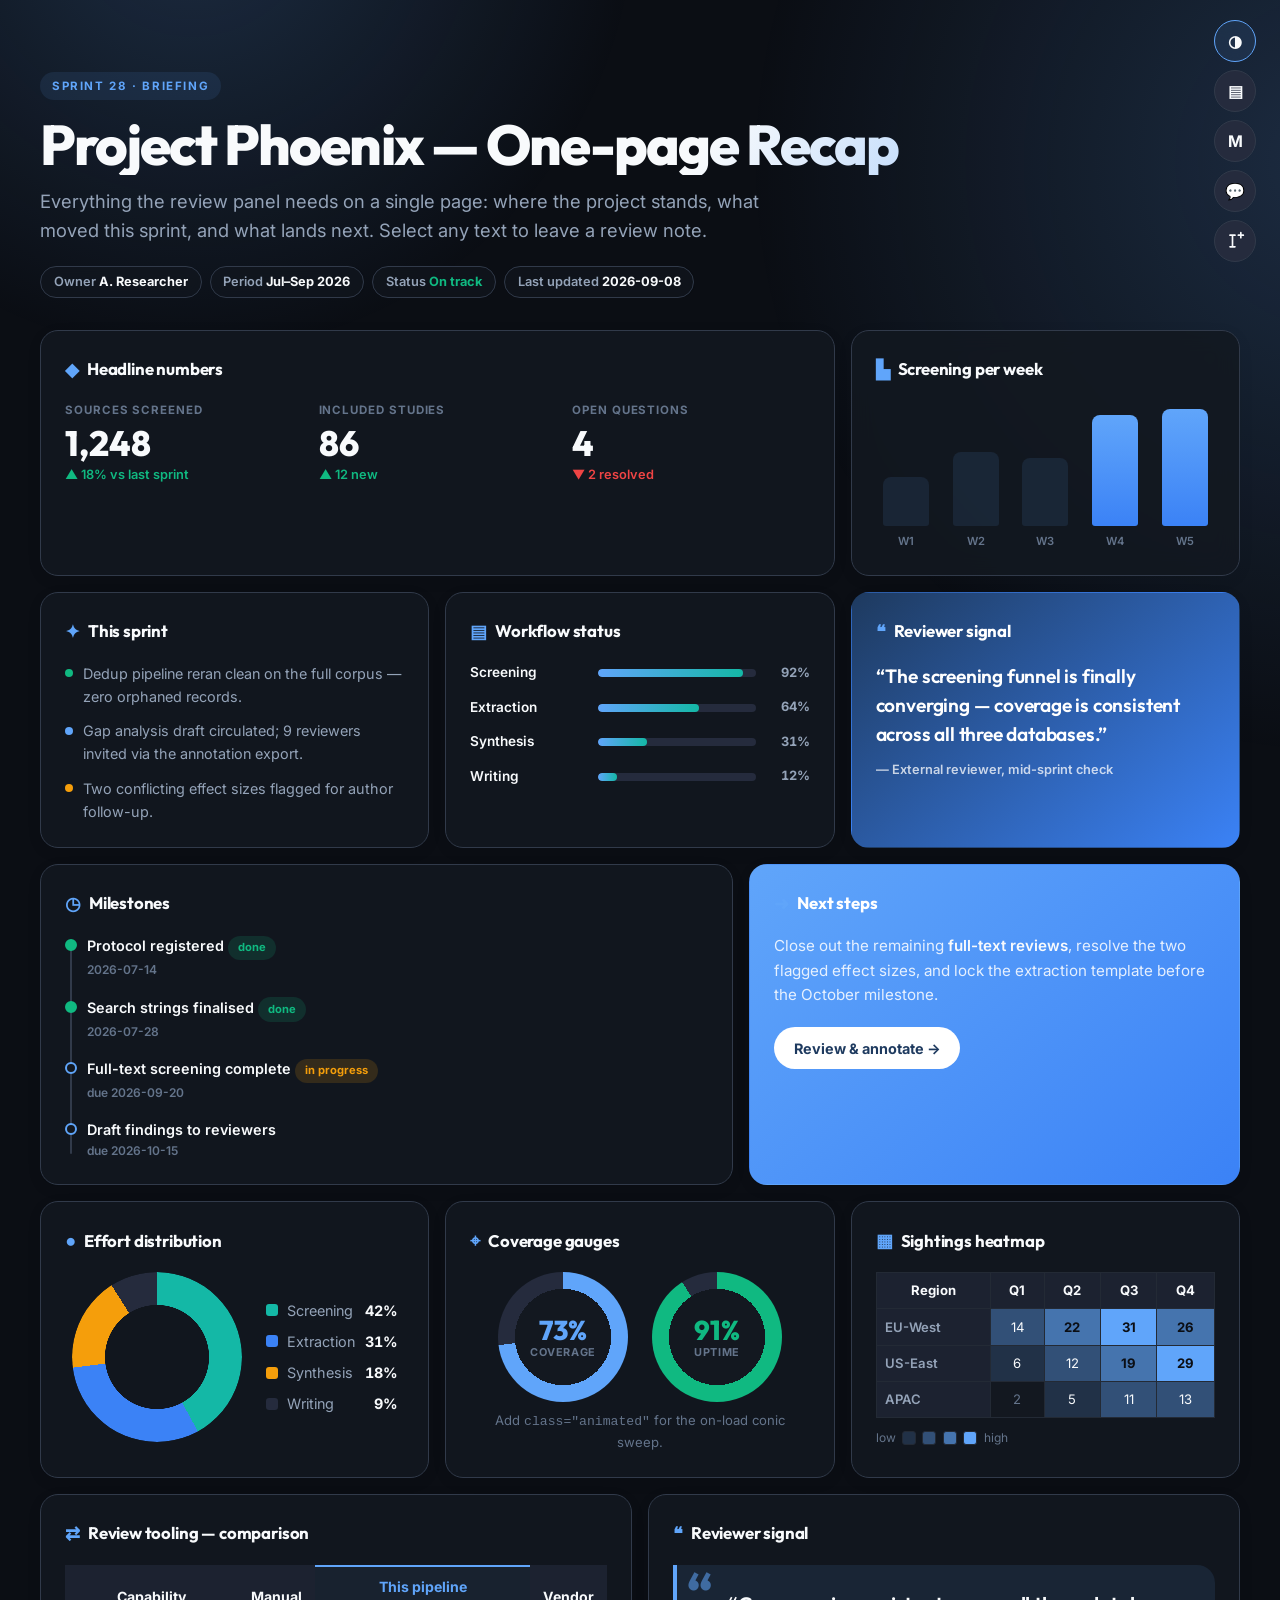
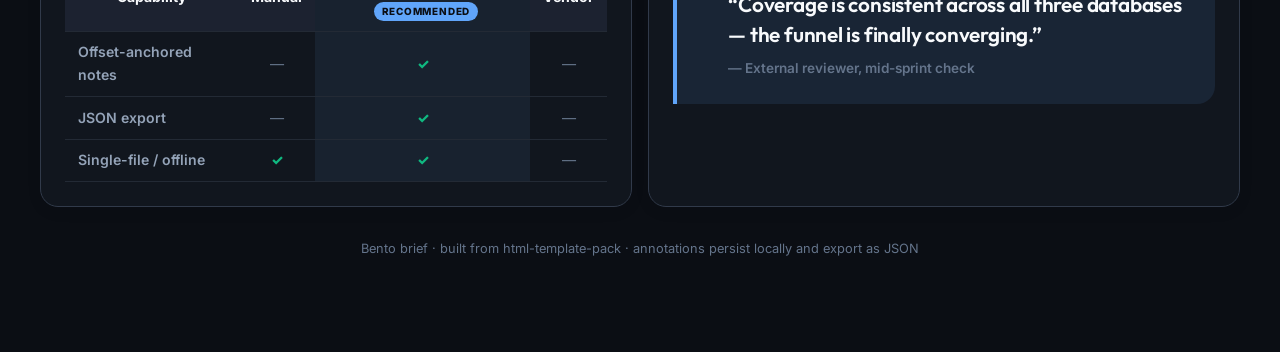
==== commit 4c18ac0c: "feat: v0.8.0 — zero-dependency graphics pack (donut, gauges, bars, heatmap, flow, mstrip, compare, p" ====
--- a/docs/bento/index.html
+++ b/docs/bento/index.html
@@ -549,7 +549,360 @@
 
   /* ── END inlined annotate.css ── */
 
-  </style>
+  
+/* ═══ Inlined features/graphics/graphics.css (zero-dependency charts/diagrams/tables/motion) ═══ */
+/* ═══════════════════════════════════════════════════════════════════════
+   html-template-pack · graphics.css
+   Shared zero-dependency graphics pack for the report, slide, bento
+   templates. Pure CSS/HTML — no JS, no canvas, no SVG libraries.
+
+   COMPONENTS
+   ──────────
+     A. Charts:        donut / pie · radial gauge · horizontal bars ·
+                       heatmap table · data bars in table cells
+     B. Diagrams:      pure-CSS flowchart · horizontal milestone strip
+     C. Tables/quote:  feature comparison table · pull-quote
+     D. Motion:        reading progress bar · scroll-driven reveals ·
+                       gauge sweep (all @supports + prefers-reduced-motion
+                       guarded)
+
+   ACCESSIBILITY
+   ─────────────
+     Every visual chart is built either from a real <table> (heatmap,
+     data bars) or paired with a visually-hidden <table> fallback (donut).
+     role="img" + aria-label on conic charts. Numbers stay visible in
+     every heatmap cell (never color-alone). Motion is opt-in for both
+     browser support and user preference.
+
+   INTEGRATION
+   ───────────
+     This file is meant to be inlined into the template's <style> block
+     OR linked via <link rel="stylesheet" href="features/graphics/graphics.css">.
+     Token names (--accent, --surface, --teal, --amber, etc.) come from
+     the host template's design tokens; the graphics components adapt to
+     either the report's blue palette, the slide's teal palette, or the
+     bento's mixed accent palette without modification.
+   ═══════════════════════════════════════════════════════════════════════ */
+
+/* ── Visually-hidden helper (data-table fallbacks) ─────────────────── */
+.sr-only {
+  position: absolute; width: 1px; height: 1px; padding: 0; margin: -1px;
+  overflow: hidden; clip: rect(0 0 0 0); white-space: nowrap; border: 0;
+}
+
+/* ══════ A1 · DONUT / PIE CHART ══════════════════════════════════════
+   Usage:
+     <div class="donut" data-center="248" role="img" aria-label="…">
+     <ol class="legend">
+       <li><span class="sw"></span>Screening <b>42%</b></li> × n
+     </ol>
+     <table class="sr-only">…data mirror…</table>
+   Slices driven by 4 CSS custom properties (--a --b --c --d); they MUST
+   sum to 100. The chart is decoration; the legend + sr-only table carry
+   the data for screen readers. */
+.donut {
+  --a: 42; --b: 31; --c: 18; --d: 9;
+  flex: 0 0 auto; width: 170px; aspect-ratio: 1; border-radius: 50%;
+  background: conic-gradient(
+    var(--teal)       0 calc(var(--a) * 1%),
+    var(--deep-blue)  0 calc((var(--a) + var(--b)) * 1%),
+    var(--amber)      0 calc((var(--a) + var(--b) + var(--c)) * 1%),
+    var(--surface3)   0 100%
+  );
+  -webkit-mask: radial-gradient(closest-side, transparent 61%, #000 61.5%);
+          mask: radial-gradient(closest-side, transparent 61%, #000 61.5%);
+  position: relative;
+}
+.donut::after {
+  content: attr(data-center);
+  position: absolute; inset: 0; display: flex; align-items: center; justify-content: center;
+  font-family: var(--font-head); font-weight: 800; font-size: 1.5rem; color: var(--text);
+  -webkit-mask: none; mask: none;
+}
+.donut-wrap { display: flex; align-items: center; gap: 1.5rem; flex-wrap: wrap; }
+.legend { list-style: none; margin: 0; padding: 0; display: grid; gap: 0.5rem; font-size: 0.9rem; }
+.legend li { display: flex; align-items: center; gap: 0.6rem; color: var(--text-muted); }
+.legend .sw { width: 12px; height: 12px; border-radius: 3px; flex-shrink: 0; }
+.legend b { color: var(--text); margin-left: auto; font-variant-numeric: tabular-nums; }
+/* The four legend swatches pick up template tokens via nth-child — add
+   more slots by extending the conic-gradient stop and nth-child rules. */
+.legend li:nth-child(1) .sw { background: var(--teal); }
+.legend li:nth-child(2) .sw { background: var(--deep-blue); }
+.legend li:nth-child(3) .sw { background: var(--amber); }
+.legend li:nth-child(4) .sw { background: var(--surface3); }
+.legend li:nth-child(5) .sw { background: var(--green); }
+
+/* ══════ A2 · RADIAL GAUGE / PROGRESS RING ════════════════════════════
+   Usage:
+     <div class="gauge animated" style="--progress: 73" role="img" aria-label="…">
+       <div class="gauge-label">
+         <div class="gauge-value">73%</div>
+         <div class="gauge-cap">Coverage</div>
+       </div>
+     </div>
+   Color variant classes: .g-green .g-amber .g-coral. */
+.gauge {
+  --progress: 73;
+  --gauge-color: var(--accent);
+  width: 130px; aspect-ratio: 1; border-radius: 50%; position: relative;
+  display: grid; place-items: center;
+  background:
+    radial-gradient(closest-side, var(--surface) 74%, transparent 74% 100%),
+    conic-gradient(var(--gauge-color) calc(var(--progress) * 1%), var(--surface3) 0);
+}
+.gauge .gauge-label { text-align: center; line-height: 1.15; }
+.gauge .gauge-value { font-family: var(--font-head); font-size: 1.7rem; font-weight: 800; color: var(--gauge-color); }
+.gauge .gauge-cap   { font-size: 0.68rem; font-weight: 700; text-transform: uppercase; letter-spacing: 0.06em; color: var(--text-dim); }
+.gauge.g-green { --gauge-color: var(--green); }
+.gauge.g-amber { --gauge-color: var(--amber); }
+.gauge.g-coral { --gauge-color: var(--coral); }
+.gauge-row { display: flex; gap: 1.5rem; flex-wrap: wrap; }
+
+/* ══════ A3 · HORIZONTAL BAR ROWS ═════════════════════════════════════
+   Usage:
+     <div class="hbar"><span class="h-label">Screening</span>
+       <div class="h-track"><div class="h-fill" style="width: 92%"></div></div>
+       <span class="h-value">92%</span>
+     </div>
+   Variants: .c-teal .c-amber .c-coral .c-green. */
+.hbars { display: grid; gap: 0.8rem; }
+.hbar { display: grid; grid-template-columns: minmax(90px, 34%) 1fr 3.2rem; align-items: center; gap: 0.75rem; }
+.hbar .h-label  { font-size: 0.85rem; font-weight: 600; color: var(--text); text-align: right; }
+.hbar .h-track  { height: 14px; background: var(--surface2); border: 1px solid var(--border); border-radius: 999px; overflow: hidden; }
+.hbar .h-fill   { height: 100%; border-radius: 999px; background: var(--bar-color, var(--accent)); min-width: 4px; }
+.hbar .h-value  { font-size: 0.8rem; font-weight: 700; color: var(--text-muted); font-variant-numeric: tabular-nums; }
+.hbar .h-fill.c-teal  { --bar-color: var(--teal); }
+.hbar .h-fill.c-amber { --bar-color: var(--amber); }
+.hbar .h-fill.c-coral { --bar-color: var(--coral); }
+.hbar .h-fill.c-green { --bar-color: var(--green); }
+
+/* ══════ A4 · HEATMAP TABLE ════════════════════════════════════════════
+   Usage:
+     <table class="heat"> … <td data-level="0-4">N</td> </table>
+   Numbers stay visible in every cell — color is intensity, not the value.
+   The .heat-legend swatches below the table show the scale. */
+.heat { width: 100%; border-collapse: collapse; font-size: 0.82rem; }
+.heat caption { caption-side: bottom; text-align: left; color: var(--text-dim); font-size: 0.75rem; padding-top: 0.5rem; }
+.heat th, .heat td { border: 1px solid var(--border); padding: 0.45rem 0.55rem; text-align: center; }
+.heat thead th { background: var(--surface2); font-weight: 700; color: var(--text); }
+.heat tbody th { font-weight: 600; text-align: left; color: var(--text-muted); background: var(--surface2); }
+.heat td[data-level="0"] { background: var(--surface); color: var(--text-dim); }
+.heat td[data-level="1"] { background: color-mix(in srgb, var(--accent) 18%, var(--surface)); }
+.heat td[data-level="2"] { background: color-mix(in srgb, var(--accent) 40%, var(--surface)); color: var(--text); }
+.heat td[data-level="3"] { background: color-mix(in srgb, var(--accent) 65%, var(--surface)); color: var(--bg); font-weight: 700; }
+.heat td[data-level="4"] { background: var(--accent); color: var(--bg); font-weight: 700; }
+.heat-legend { display: flex; align-items: center; gap: 0.4rem; font-size: 0.75rem; color: var(--text-dim); margin-top: 0.6rem; }
+.heat-legend i { width: 14px; height: 14px; border-radius: 3px; border: 1px solid var(--border); display: inline-block; }
+.heat-legend i:nth-child(2) { background: color-mix(in srgb, var(--accent) 18%, var(--surface)); }
+.heat-legend i:nth-child(3) { background: color-mix(in srgb, var(--accent) 40%, var(--surface)); }
+.heat-legend i:nth-child(4) { background: color-mix(in srgb, var(--accent) 65%, var(--surface)); }
+.heat-legend i:nth-child(5) { background: var(--accent); }
+
+/* ══════ A5 · DATA BARS IN TABLE CELLS ════════════════════════════════
+   Usage:
+     <td class="db-cell" style="--v: 88%">
+       <div class="db-bar"></div>
+       <span>88%</span>
+     </td> */
+.db-cell { position: relative; min-width: 120px; }
+.db-bar {
+  position: absolute; inset: 3px auto 3px 0; width: var(--v);
+  background: color-mix(in srgb, var(--accent) 28%, transparent);
+  border-right: 2px solid var(--accent); border-radius: 3px;
+}
+.db-cell span { position: relative; padding-left: 0.35rem; }
+
+/* ══════ B1 · PURE-CSS FLOWCHART ══════════════════════════════════════
+   Usage:
+     <ol class="flow">
+       <li><div class="flow-node start">Start</div></li>
+       <li><div class="flow-node">Step</div></li>
+       <li>
+         <div class="flow-node decision">Q?</div>
+         <div class="flow-branch">
+           <div><div class="flow-tag">no · N</div><div class="flow-node" style="border-color: var(--coral)">Left</div></div>
+           <div><div class="flow-tag">yes · M</div><div class="flow-node">Right</div></div>
+         </div>
+       </li>
+       <li><div class="flow-node end">End</div></li>
+     </ol>
+   Print-perfect, CDN-free; complements Mermaid for simple flows. */
+.flow { list-style: none; margin: 0; padding: 0; display: grid; justify-items: center; gap: 1.75rem; }
+.flow > li { position: relative; width: 100%; display: grid; justify-items: center; }
+/* connector arrow between stacked nodes */
+.flow > li + li::before {
+  content: ""; position: absolute; top: -1.55rem; width: 2px; height: 1.05rem;
+  background: var(--border-bright);
+}
+.flow > li + li::after {
+  content: ""; position: absolute; top: -0.55rem; width: 8px; height: 8px;
+  border-right: 2px solid var(--border-bright); border-bottom: 2px solid var(--border-bright);
+  transform: rotate(45deg);
+}
+.flow-node {
+  background: var(--surface2); border: 1px solid var(--border-bright); border-radius: var(--radius);
+  padding: 0.7rem 1.2rem; text-align: center; max-width: 320px;
+  font-size: 0.9rem; font-weight: 600; color: var(--text);
+}
+.flow-node > span, .flow-node > small { display: block; font-weight: 400; color: var(--text-muted); margin-top: 0.2rem; }
+.flow-node.start    { border-color: var(--green); }
+.flow-node.end      { border-color: var(--accent); background: var(--accent-dim); }
+.flow-node.decision { border-radius: 999px; border-style: dashed; border-color: var(--amber); }
+.flow-branch { display: grid; grid-template-columns: 1fr 1fr; gap: 1rem; width: 100%; }
+.flow-branch > div { display: grid; justify-items: center; gap: 0; position: relative; }
+.flow-branch > div::before {
+  content: ""; position: absolute; top: -1.05rem; height: 1.05rem; width: 2px; background: var(--border-bright);
+}
+.flow-tag { font-size: 0.68rem; font-weight: 700; text-transform: uppercase; letter-spacing: 0.06em; color: var(--text-dim); margin: 0.35rem 0; }
+
+/* ══════ B2 · HORIZONTAL MILESTONE STRIP ══════════════════════════════
+   Usage:
+     <ol class="mstrip">
+       <li class="done"><div class="ms-title">…</div><div class="ms-date">…</div></li>
+       <li class="now"><div class="ms-title">…</div><div class="ms-date">…</div></li>
+       <li><div class="ms-title">…</div><div class="ms-date">…</div></li>
+     </ol>
+   States: .done (✓), .now (filled numbered circle), default (upcoming). */
+.mstrip { display: flex; margin: 0; padding: 0; list-style: none; counter-reset: ms; }
+.mstrip li { flex: 1; text-align: center; position: relative; padding: 1.4rem 0.6rem 0; }
+.mstrip li::before {
+  content: ""; position: absolute; top: 9px; left: -50%; width: 100%; height: 2px; background: var(--border-bright);
+}
+.mstrip li:first-child::before { display: none; }
+.mstrip li::after {
+  content: ""; counter-increment: ms;
+  position: absolute; top: 0; left: 50%; transform: translateX(-50%);
+  width: 20px; height: 20px; border-radius: 50%;
+  background: var(--surface); border: 2px solid var(--accent);
+  display: grid; place-items: center; font-size: 0.65rem; font-weight: 800; color: var(--accent);
+}
+.mstrip li.done::after { content: "✓"; background: var(--green); border-color: var(--green); color: #fff; }
+.mstrip li.now::after  { content: counter(ms); background: var(--accent); color: var(--bg); }
+.mstrip .ms-title { font-size: 0.85rem; font-weight: 700; color: var(--text); }
+.mstrip .ms-date  { font-size: 0.72rem; color: var(--text-dim); }
+
+/* ══════ C1 · FEATURE COMPARISON TABLE ════════════════════════════════
+   Usage:
+     <table class="compare">
+       <thead><tr><th scope="col">Capability</th>
+         <th scope="col">Manual</th>
+         <th scope="col" class="rec-col">This <span class="rec-badge">RECOMMENDED</span></th>
+         <th scope="col">Vendor</th></tr></thead>
+       <tbody><tr><th scope="row">…</th>
+         <td class="no" aria-label="not included">—</td>
+         <td class="rec-col"><span class="yes">✓</span></td>
+         <td>…</td></tr></tbody>
+     </table>
+   Stacks to card list on mobile via @media (max-width: 720px) (data-label
+   attributes are added by the author or with the .data-label utility below). */
+.compare-wrap { overflow-x: auto; }
+.compare { width: 100%; border-collapse: separate; border-spacing: 0; font-size: 0.88rem; }
+.compare th, .compare td { border-bottom: 1px solid var(--border); padding: 0.6rem 0.8rem; text-align: center; }
+.compare thead th { position: sticky; top: 0; background: var(--surface2); font-weight: 700; z-index: 1; }
+.compare tbody th { text-align: left; font-weight: 600; color: var(--text-muted); }
+.compare .yes { color: var(--green); font-weight: 800; }
+.compare .no  { color: var(--text-dim); }
+.compare .rec-col { background: color-mix(in srgb, var(--accent) 7%, var(--surface)); }
+.compare thead .rec-col { color: var(--accent); border-top: 2px solid var(--accent); }
+.compare .rec-badge {
+  display: inline-block; font-size: 0.62rem; font-weight: 800; letter-spacing: 0.08em;
+  background: var(--accent); color: var(--bg); border-radius: 999px;
+  padding: 0.1rem 0.5rem; margin-left: 0.4rem;
+}
+@media (max-width: 720px) {
+  .compare thead { display: none; }
+  .compare tr { display: block; border: 1px solid var(--border-bright); border-radius: var(--radius); margin-bottom: 0.8rem; overflow: hidden; }
+  .compare td { display: flex; justify-content: space-between; text-align: right; border-bottom: 1px solid var(--border); }
+  .compare td::before { content: attr(data-label); font-weight: 600; color: var(--text-muted); text-align: left; }
+}
+
+/* ══════ C2 · PULL-QUOTE ══════════════════════════════════════════════
+   Usage:
+     <blockquote class="pull-quote">
+       <p>…</p>
+       <cite>— …</cite>
+     </blockquote> */
+.pull-quote {
+  margin: 1.5rem 0; padding: 1.5rem 2rem 1.5rem 3.2rem; position: relative;
+  border-left: 4px solid var(--accent); background: var(--accent-dim);
+  border-radius: 0 var(--radius) var(--radius) 0;
+}
+.pull-quote::before {
+  content: "\201C";   /* " */
+  position: absolute; left: 0.6rem; top: 0.1rem;
+  font-family: var(--font-head); font-size: 3.2rem; font-weight: 800; color: var(--accent); opacity: 0.55; line-height: 1;
+}
+.pull-quote p { margin: 0; font-family: var(--font-head); font-size: 1.3rem; font-weight: 600; line-height: 1.45; color: var(--text); letter-spacing: -0.01em; }
+.pull-quote cite { display: block; margin-top: 0.6rem; font-size: 0.85rem; font-style: normal; color: var(--text-dim); font-weight: 600; }
+
+/* ══════ D · MOTION ════════════════════════════════════════════════════
+   All three motion components below are progressively enhanced:
+     · @supports + prefers-reduced-motion guarded
+     · Static fallback = the final visible state, so nothing depends on
+       motion to be readable
+     · No JS, no scroll listeners, no IntersectionObserver
+*/
+
+@keyframes reveal-in {
+  from { opacity: 0; translate: 0 28px; }
+  to   { opacity: 1; translate: 0 0; }
+}
+@media (prefers-reduced-motion: no-preference) {
+  @supports (animation-timeline: view()) {
+    .reveal {
+      animation: reveal-in linear both;
+      animation-timeline: view();
+      animation-range: entry 0% entry 55%;
+    }
+  }
+}
+
+/* Reading progress bar — pinned to the top edge of the page. Drop the
+   element once anywhere in <body> and it scales from 0→1 with scroll. */
+.reading-progress {
+  position: fixed; top: 0; left: 0; right: 0; height: 3px; z-index: 200;
+  background: linear-gradient(90deg, var(--accent), var(--teal));
+  transform-origin: 0 50%; transform: scaleX(0); pointer-events: none;
+}
+@supports (animation-timeline: scroll()) {
+  @media (prefers-reduced-motion: no-preference) {
+    .reading-progress { animation: rp-grow linear; animation-timeline: scroll(root); }
+  }
+}
+@keyframes rp-grow { from { transform: scaleX(0); } to { transform: scaleX(1); } }
+
+/* Gauge sweep — animates the conic-gradient stop from 0 to --progress
+   on first view. Add the class .animated to a .gauge to opt in.
+   Browsers without @property (broadly supported since 2024) show the
+   static final value instead. */
+@property --sweep { syntax: '<percentage>'; inherits: false; initial-value: 0%; }
+@keyframes gauge-sweep { from { --sweep: 0%; } to { --sweep: calc(var(--progress) * 1%); } }
+@media (prefers-reduced-motion: no-preference) {
+  @supports (background: conic-gradient(red 0 1%)) {
+    .gauge.animated {
+      background:
+        radial-gradient(closest-side, var(--surface) 74%, transparent 74% 100%),
+        conic-gradient(var(--gauge-color) var(--sweep), var(--surface3) 0);
+      animation: gauge-sweep 1.2s cubic-bezier(0.4, 0, 0.2, 1) forwards;
+    }
+  }
+}
+
+/* ══════ PRINT ════════════════════════════════════════════════════════
+   Motion is always off in print; the reading-progress bar hides; gauges
+   and reveals show their final state. */
+@media print {
+  .reading-progress { display: none !important; }
+  .reveal { animation: none !important; opacity: 1 !important; translate: none !important; }
+  .gauge.animated { animation: none !important;
+    background:
+      radial-gradient(closest-side, var(--surface) 74%, transparent 74% 100%),
+      conic-gradient(var(--gauge-color) calc(var(--progress) * 1%), var(--surface3) 0);
+  }
+  .mstrip li::after, .mstrip li.done::after, .mstrip li.now::after { background: var(--text) !important; color: var(--bg) !important; border-color: var(--text) !important; }
+}
+
+</style>
 </head>
 <body data-annot-storage="bento-template" data-annot-theme-key="bento-template-theme-v1" data-annot-default-theme="dark">
 
@@ -648,6 +1001,75 @@
         <h2><span class="card-icon">➜</span>Next steps</h2>
         <p>Close out the remaining <strong>full-text reviews</strong>, resolve the two flagged effect sizes, and lock the extraction template before the October milestone.</p>
         <a class="cta-btn" href="#annot-drawer" onclick="document.getElementById('annot-toggle').click(); return false;">Review &amp; annotate →</a>
+      </div>
+
+      <!-- Row 4: graphics pack — donut + gauge + heatmap + compare -->
+      <div class="b-card span-4">
+        <h2><span class="card-icon">●</span>Effort distribution</h2>
+        <div class="donut-wrap" style="justify-content: center;">
+          <div class="donut" data-center="248" role="img" aria-label="Donut: Screening 42 percent, Extraction 31 percent, Synthesis 18 percent, Writing 9 percent"></div>
+          <ol class="legend">
+            <li><span class="sw"></span>Screening <b>42%</b></li>
+            <li><span class="sw"></span>Extraction <b>31%</b></li>
+            <li><span class="sw"></span>Synthesis <b>18%</b></li>
+            <li><span class="sw"></span>Writing <b>9%</b></li>
+          </ol>
+          <table class="sr-only">
+            <caption>Effort distribution</caption>
+            <tr><th scope="col">Phase</th><th scope="col">Share</th></tr>
+            <tr><th scope="row">Screening</th><td>42%</td></tr>
+            <tr><th scope="row">Extraction</th><td>31%</td></tr>
+            <tr><th scope="row">Synthesis</th><td>18%</td></tr>
+            <tr><th scope="row">Writing</th><td>9%</td></tr>
+          </table>
+        </div>
+      </div>
+      <div class="b-card span-4">
+        <h2><span class="card-icon">⌖</span>Coverage gauges</h2>
+        <div class="gauge-row" style="justify-content: center;">
+          <div class="gauge animated" style="--progress: 73" role="img" aria-label="Coverage 73 percent"><div class="gauge-label"><div class="gauge-value">73%</div><div class="gauge-cap">Coverage</div></div></div>
+          <div class="gauge g-green animated" style="--progress: 91" role="img" aria-label="Uptime 91 percent"><div class="gauge-label"><div class="gauge-value">91%</div><div class="gauge-cap">Uptime</div></div></div>
+        </div>
+        <p style="font-size: 0.82rem; color: var(--text-dim); text-align: center; margin-top: 0.5rem;">Add <code>class="animated"</code> for the on-load conic sweep.</p>
+      </div>
+      <div class="b-card span-4">
+        <h2><span class="card-icon">▦</span>Sightings heatmap</h2>
+        <table class="heat">
+          <thead><tr><th scope="col">Region</th><th scope="col">Q1</th><th scope="col">Q2</th><th scope="col">Q3</th><th scope="col">Q4</th></tr></thead>
+          <tbody>
+            <tr><th scope="row">EU-West</th><td data-level="2">14</td><td data-level="3">22</td><td data-level="4">31</td><td data-level="3">26</td></tr>
+            <tr><th scope="row">US-East</th><td data-level="1">6</td><td data-level="2">12</td><td data-level="3">19</td><td data-level="4">29</td></tr>
+            <tr><th scope="row">APAC</th><td data-level="0">2</td><td data-level="1">5</td><td data-level="2">11</td><td data-level="2">13</td></tr>
+          </tbody>
+        </table>
+        <div class="heat-legend" aria-hidden="true"><span>low</span><i></i><i></i><i></i><i></i><span>high</span></div>
+      </div>
+      <div class="b-card span-6">
+        <h2><span class="card-icon">⇄</span>Review tooling — comparison</h2>
+        <div class="compare-wrap">
+          <table class="compare">
+            <thead>
+              <tr>
+                <th scope="col">Capability</th>
+                <th scope="col">Manual</th>
+                <th scope="col" class="rec-col">This pipeline<span class="rec-badge">RECOMMENDED</span></th>
+                <th scope="col">Vendor</th>
+              </tr>
+            </thead>
+            <tbody>
+              <tr><th scope="row">Offset-anchored notes</th><td class="no" data-label="Manual">—</td><td class="rec-col" data-label="This pipeline"><span class="yes">✓</span></td><td class="no" data-label="Vendor">—</td></tr>
+              <tr><th scope="row">JSON export</th><td class="no" data-label="Manual">—</td><td class="rec-col" data-label="This pipeline"><span class="yes">✓</span></td><td class="no" data-label="Vendor">—</td></tr>
+              <tr><th scope="row">Single-file / offline</th><td data-label="Manual"><span class="yes">✓</span></td><td class="rec-col" data-label="This pipeline"><span class="yes">✓</span></td><td class="no" data-label="Vendor">—</td></tr>
+            </tbody>
+          </table>
+        </div>
+      </div>
+      <div class="b-card span-6">
+        <h2><span class="card-icon">❝</span>Reviewer signal</h2>
+        <blockquote class="pull-quote" style="margin-top: 0;">
+          <p>“Coverage is consistent across all three databases — the funnel is finally converging.”</p>
+          <cite>— External reviewer, mid-sprint check</cite>
+        </blockquote>
       </div>
     </section>
 
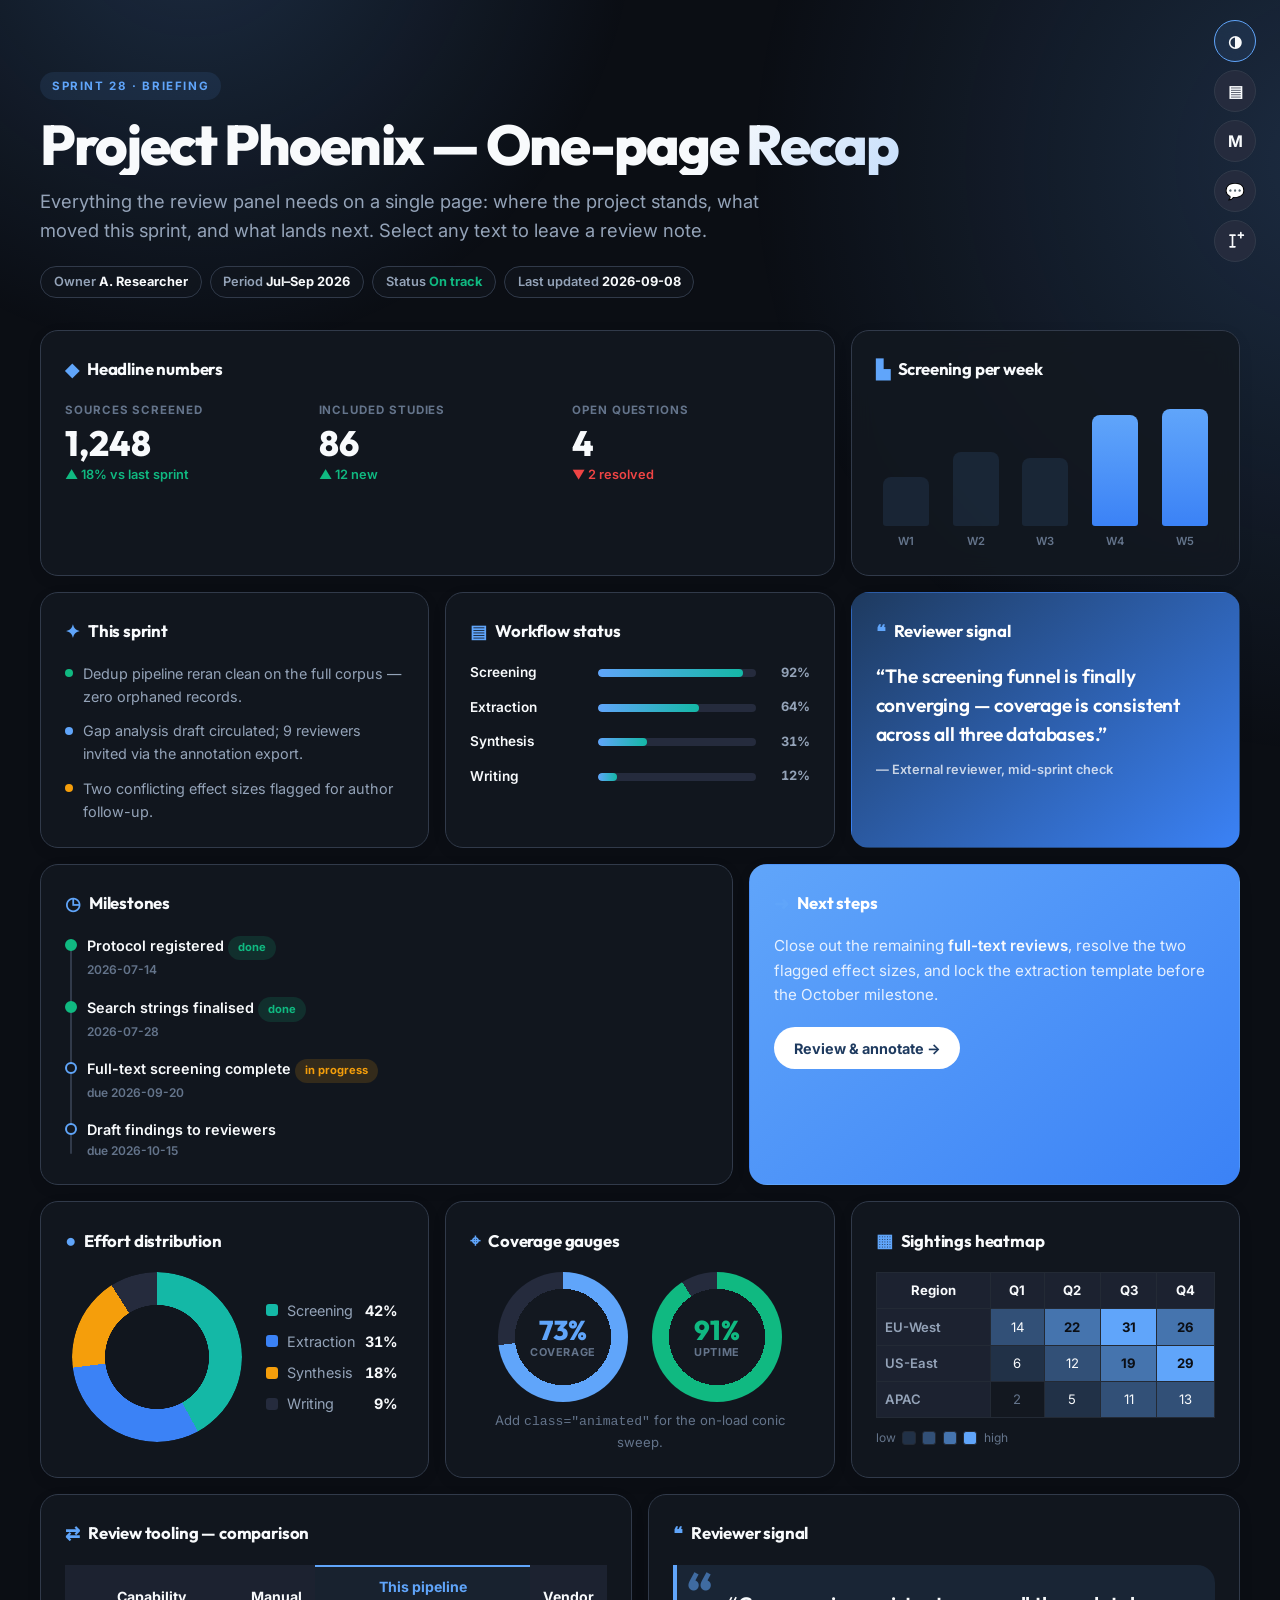
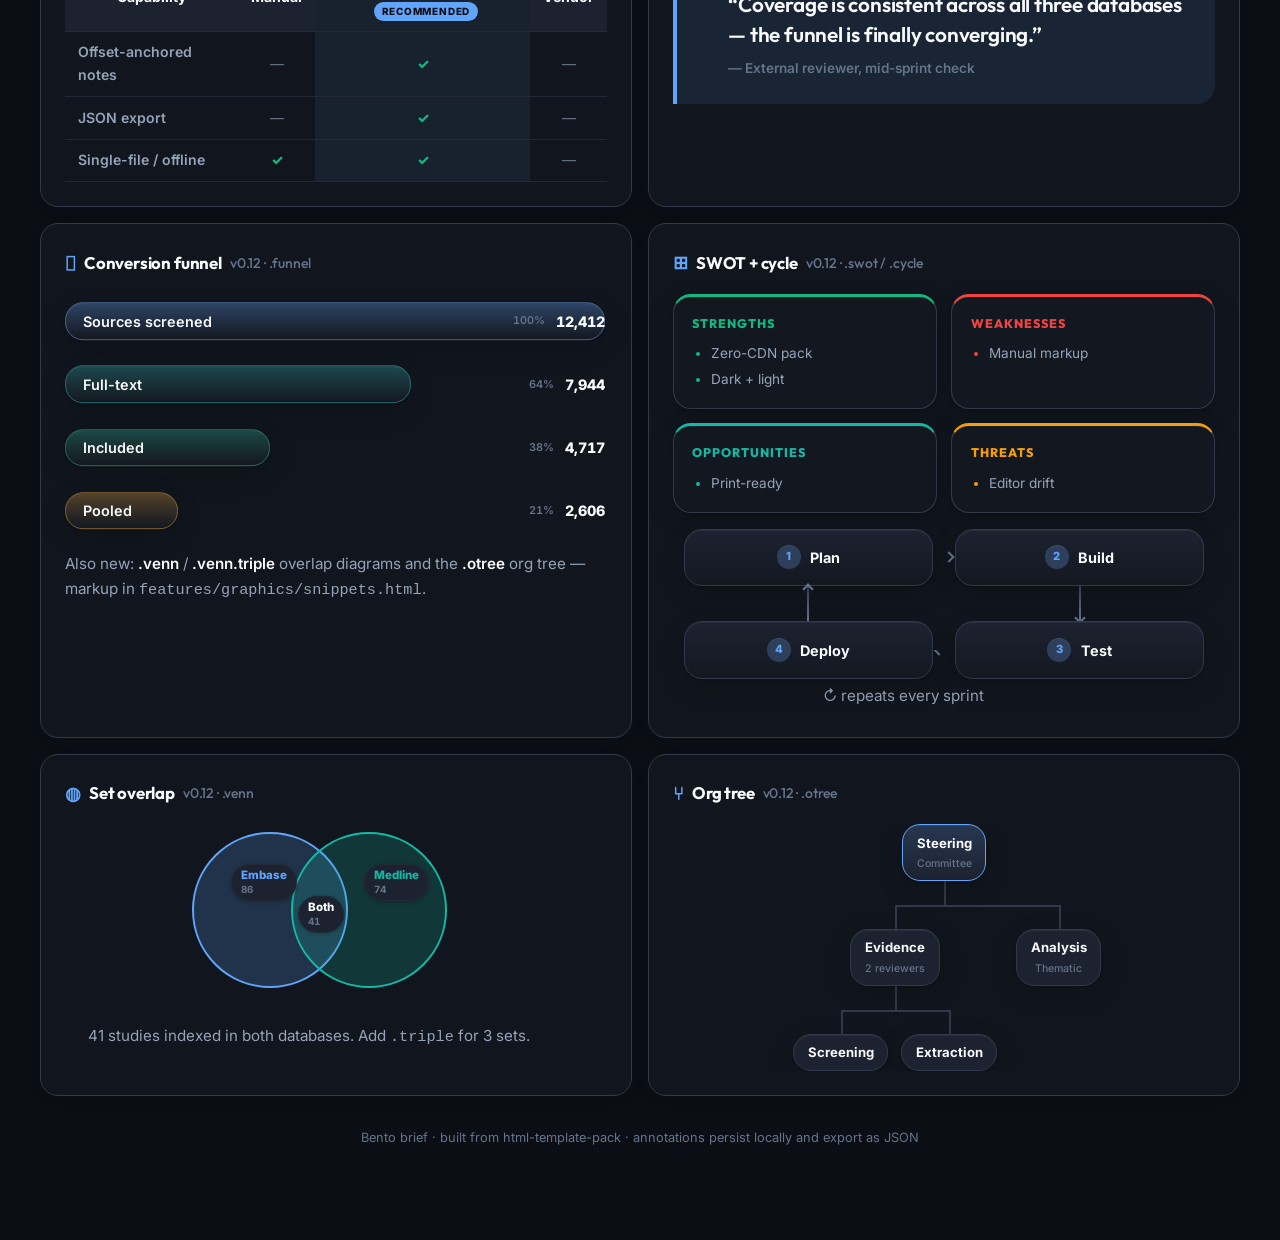
==== commit 8f83b547: "docs: refresh Pages demos + component gallery for v0.12.x - docs/{report,slide,bento}/index.html: re" ====
--- a/docs/bento/index.html
+++ b/docs/bento/index.html
@@ -560,7 +560,9 @@
    ──────────
      A. Charts:        donut / pie · radial gauge · horizontal bars ·
                        heatmap table · data bars in table cells
-     B. Diagrams:      pure-CSS flowchart · horizontal milestone strip
+     B. Diagrams:      pure-CSS flowchart · horizontal milestone strip ·
+                       conversion funnel · venn (2/3-way) · SWOT grid · org tree ·
+                       cycle loop
      C. Tables/quote:  feature comparison table · pull-quote
      D. Motion:        reading progress bar · scroll-driven reveals ·
                        gauge sweep (all @supports + prefers-reduced-motion
@@ -726,34 +728,58 @@
        </li>
        <li><div class="flow-node end">End</div></li>
      </ol>
-   Print-perfect, CDN-free; complements Mermaid for simple flows. */
-.flow { list-style: none; margin: 0; padding: 0; display: grid; justify-items: center; gap: 1.75rem; }
+   v0.12.0 polish: card shadows + gradient fills on nodes, arrowheads on every
+   connector (incl. branches), pill flow-tags. Markup-compatible with v0.8.0. */
+.flow { list-style: none; margin: 0; padding: 0; display: grid; grid-template-columns: minmax(0, 1fr); justify-items: center; gap: 1.9rem; }
 .flow > li { position: relative; width: 100%; display: grid; justify-items: center; }
 /* connector arrow between stacked nodes */
 .flow > li + li::before {
-  content: ""; position: absolute; top: -1.55rem; width: 2px; height: 1.05rem;
+  content: ""; position: absolute; top: -1.7rem; width: 2px; height: 1.2rem;
   background: var(--border-bright);
 }
 .flow > li + li::after {
   content: ""; position: absolute; top: -0.55rem; width: 8px; height: 8px;
-  border-right: 2px solid var(--border-bright); border-bottom: 2px solid var(--border-bright);
+  border-right: 2px solid var(--text-dim); border-bottom: 2px solid var(--text-dim);
   transform: rotate(45deg);
 }
 .flow-node {
-  background: var(--surface2); border: 1px solid var(--border-bright); border-radius: var(--radius);
-  padding: 0.7rem 1.2rem; text-align: center; max-width: 320px;
+  background: linear-gradient(180deg, var(--surface2), var(--surface));
+  border: 1px solid var(--border-bright); border-radius: var(--radius);
+  padding: 0.7rem 1.3rem; text-align: center; max-width: 320px;
   font-size: 0.9rem; font-weight: 600; color: var(--text);
-}
+  box-shadow: 0 1px 2px rgba(0,0,0,.18), 0 8px 24px rgba(0,0,0,.22), inset 0 1px 0 rgba(255,255,255,.06);
+  transition: border-color 0.2s ease, box-shadow 0.2s ease, transform 0.2s ease;
+}
+.flow-node:hover { border-color: var(--accent); transform: translateY(-1px); }
 .flow-node > span, .flow-node > small { display: block; font-weight: 400; color: var(--text-muted); margin-top: 0.2rem; }
-.flow-node.start    { border-color: var(--green); }
-.flow-node.end      { border-color: var(--accent); background: var(--accent-dim); }
-.flow-node.decision { border-radius: 999px; border-style: dashed; border-color: var(--amber); }
-.flow-branch { display: grid; grid-template-columns: 1fr 1fr; gap: 1rem; width: 100%; }
+.flow-node.start {
+  border-color: var(--green);
+  background: linear-gradient(180deg, color-mix(in srgb, var(--green) 14%, var(--surface2)), var(--surface2));
+}
+.flow-node.end {
+  border-color: var(--accent);
+  background: linear-gradient(180deg, color-mix(in srgb, var(--accent) 18%, var(--surface2)), var(--surface2));
+}
+.flow-node.decision {
+  border-radius: 999px; border-style: dashed; border-color: var(--amber);
+  background: linear-gradient(180deg, color-mix(in srgb, var(--amber) 12%, var(--surface2)), var(--surface2));
+}
+.flow-branch { display: grid; grid-template-columns: minmax(0,1fr) minmax(0,1fr); gap: 1rem; width: 100%; }
 .flow-branch > div { display: grid; justify-items: center; gap: 0; position: relative; }
 .flow-branch > div::before {
-  content: ""; position: absolute; top: -1.05rem; height: 1.05rem; width: 2px; background: var(--border-bright);
-}
-.flow-tag { font-size: 0.68rem; font-weight: 700; text-transform: uppercase; letter-spacing: 0.06em; color: var(--text-dim); margin: 0.35rem 0; }
+  content: ""; position: absolute; top: -1.2rem; height: 1.2rem; width: 2px; background: var(--border-bright);
+}
+.flow-branch > div::after {
+  content: ""; position: absolute; top: -0.45rem; width: 7px; height: 7px;
+  border-right: 2px solid var(--text-dim); border-bottom: 2px solid var(--text-dim);
+  transform: rotate(45deg);
+}
+.flow-tag {
+  font-size: 0.68rem; font-weight: 700; text-transform: uppercase; letter-spacing: 0.06em;
+  color: var(--text-muted); margin: 0.45rem 0 0.35rem;
+  background: var(--surface3); border: 1px solid var(--border); border-radius: 999px;
+  padding: 0.15rem 0.7rem;
+}
 
 /* ══════ B2 · HORIZONTAL MILESTONE STRIP ══════════════════════════════
    Usage:
@@ -762,24 +788,32 @@
        <li class="now"><div class="ms-title">…</div><div class="ms-date">…</div></li>
        <li><div class="ms-title">…</div><div class="ms-date">…</div></li>
      </ol>
-   States: .done (✓), .now (filled numbered circle), default (upcoming). */
+   States: .done (✓), .now (filled numbered circle), default (upcoming).
+   v0.12.0 polish: bigger dots lifted off the rail, filled progress rail up
+   to the current milestone, pill dates, glow ring on .now. */
 .mstrip { display: flex; margin: 0; padding: 0; list-style: none; counter-reset: ms; }
-.mstrip li { flex: 1; text-align: center; position: relative; padding: 1.4rem 0.6rem 0; }
+.mstrip li { flex: 1 1 0; min-width: 0; text-align: center; position: relative; padding: 1.7rem 0.6rem 0; }
 .mstrip li::before {
-  content: ""; position: absolute; top: 9px; left: -50%; width: 100%; height: 2px; background: var(--border-bright);
+  content: ""; position: absolute; top: 11px; left: -50%; width: 100%; height: 2px;
+  background: linear-gradient(90deg, var(--border-bright), var(--border-bright));
+}
+/* progress rail: segments leading INTO done/current milestones are accent */
+.mstrip li.done::before, .mstrip li.now::before {
+  background: linear-gradient(90deg, var(--accent), color-mix(in srgb, var(--accent) 55%, transparent));
 }
 .mstrip li:first-child::before { display: none; }
 .mstrip li::after {
   content: ""; counter-increment: ms;
   position: absolute; top: 0; left: 50%; transform: translateX(-50%);
-  width: 20px; height: 20px; border-radius: 50%;
-  background: var(--surface); border: 2px solid var(--accent);
-  display: grid; place-items: center; font-size: 0.65rem; font-weight: 800; color: var(--accent);
-}
-.mstrip li.done::after { content: "✓"; background: var(--green); border-color: var(--green); color: #fff; }
-.mstrip li.now::after  { content: counter(ms); background: var(--accent); color: var(--bg); }
+  width: 24px; height: 24px; border-radius: 50%;
+  background: var(--surface2); border: 2px solid var(--accent);
+  display: grid; place-items: center; font-size: 0.68rem; font-weight: 800; color: var(--accent);
+  box-shadow: 0 1px 2px rgba(0,0,0,.18), 0 4px 12px rgba(0,0,0,.22), inset 0 1px 0 rgba(255,255,255,.08);
+}
+.mstrip li.done::after { content: "✓"; background: linear-gradient(180deg, var(--green), color-mix(in srgb, var(--green) 72%, #000)); border-color: transparent; color: #fff; }
+.mstrip li.now::after  { content: counter(ms); background: linear-gradient(180deg, var(--accent), color-mix(in srgb, var(--accent) 72%, #000)); border-color: transparent; color: #fff; box-shadow: 0 0 0 4px color-mix(in srgb, var(--accent) 18%, transparent), 0 4px 14px rgba(0,0,0,.3); }
 .mstrip .ms-title { font-size: 0.85rem; font-weight: 700; color: var(--text); }
-.mstrip .ms-date  { font-size: 0.72rem; color: var(--text-dim); }
+.mstrip .ms-date  { font-size: 0.68rem; color: var(--text-dim); margin: 0.3rem 0.4rem 0; display: inline-block; background: var(--surface3); border: 1px solid var(--border); border-radius: 999px; padding: 0.1rem 0.6rem; }
 
 /* ══════ C1 · FEATURE COMPARISON TABLE ════════════════════════════════
    Usage:
@@ -888,6 +922,264 @@
   }
 }
 
+/* ══════ B3 · CONVERSION FUNNEL ═══════════════════════════════════════
+   Usage:
+     <ol class="funnel">
+       <li style="--w:100%"><span class="f-label">Visitors</span><small class="f-pct">100%</small><b class="f-val">24,180</b></li>
+       <li style="--w:82%"><span class="f-label">Engaged</span><small class="f-pct">82%</small><b class="f-val">19,806</b></li>
+       <li style="--w:61%"><span class="f-label">Qualified</span><small class="f-pct">61%</small><b class="f-val">14,750</b></li>
+       <li style="--w:44%"><span class="f-label">Purchased</span><small class="f-pct">44%</small><b class="f-val">10,639</b></li>
+       <li style="--w:30%"><span class="f-label">Retained</span><small class="f-pct">30%</small><b class="f-val">7,254</b></li>
+     </ol>
+   The fill bar width is --w (percent of the top stage; bar is a ::before
+   fill so labels never clip); stages auto-cycle the
+   accent palette via nth-child. The values keep every number real text —
+   width conveys shape, never the data alone. .f-pct is optional. */
+.funnel { list-style: none; margin: 0; padding: 0; display: grid; gap: 0.55rem; max-width: 540px; }
+.funnel > li {
+  --fc: var(--accent);
+  position: relative; display: flex; align-items: center; gap: 0.7rem; min-height: 3.4rem;
+}
+/* funnel shape lives on a ::before fill bar (NOT the row width) so labels
+   never clip on narrow stages — full-width rows, bar sized by --w */
+.funnel > li::before {
+  content: ""; position: absolute; top: 50%; left: 0; translate: 0 -50%;
+  width: var(--w, 92%); height: 2.35rem;
+  background: linear-gradient(180deg, color-mix(in srgb, var(--fc) 26%, var(--surface2)), var(--surface));
+  border: 1px solid color-mix(in srgb, var(--fc) 40%, var(--border-bright));
+  border-radius: var(--radius);
+  box-shadow: 0 1px 2px rgba(0,0,0,.18), 0 8px 24px rgba(0,0,0,.22), inset 0 1px 0 rgba(255,255,255,.06);
+  transition: border-color 0.2s ease, box-shadow 0.2s ease;
+}
+.funnel > li:hover::before { border-color: var(--fc);
+  box-shadow: 0 1px 2px rgba(0,0,0,.18), 0 10px 28px rgba(0,0,0,.26), inset 0 1px 0 rgba(255,255,255,.08); }
+.funnel > li:nth-child(1) { --fc: var(--accent); }
+.funnel > li:nth-child(2) { --fc: var(--teal); }
+.funnel > li:nth-child(3) { --fc: var(--green); }
+.funnel > li:nth-child(4) { --fc: var(--amber); }
+.funnel > li:nth-child(5) { --fc: var(--coral); }
+.funnel > li:nth-child(6) { --fc: var(--accent); }
+.funnel .f-label, .funnel .f-pct, .funnel .f-val { position: relative; z-index: 1; }
+.funnel .f-label { padding-left: 1.1rem; font-size: 0.9rem; font-weight: 600; color: var(--text); white-space: nowrap; }
+.funnel .f-pct { margin-left: auto; font-size: 0.68rem; font-weight: 600; color: var(--text-dim); font-variant-numeric: tabular-nums; }
+.funnel .f-val  { font-size: 0.9rem; font-weight: 800; color: var(--text); font-variant-numeric: tabular-nums; }
+
+/* ══════ B4 · VENN (2-WAY / 3-WAY) ════════════════════════════════════
+   Usage:
+     <div class="venn" role="img" aria-label="Sales 120, Support 96, overlap 34">
+       <i class="venn-set a"></i><i class="venn-set b"></i>
+       <span class="v-tag a"><b>Sales</b><small>120</small></span>
+       <span class="v-tag b"><b>Support</b><small>96</small></span>
+       <span class="v-tag ab"><b>Both</b><small>34</small></span>
+       <p class="venn-caption">34 accounts are both sales and support-led.</p>
+     </div>
+   Add .venn.triple and a third <i class="venn-set c"> plus .v-tag.c/.ab/.ac/.bc/.abc
+   for the 3-way variant. Zones are real text (never color-alone); role="img"
+   aria-label is the non-visual fallback for the whole figure. Overlap fills
+   are color-mix overlays on tokens, safe in dark mode. */
+.venn {
+  position: relative; width: min(100%, 300px); aspect-ratio: 300 / 200;
+  margin: 0 auto; max-width: 100%; overflow: visible;
+}
+.venn-set { position: absolute; top: 4%; width: 52%; aspect-ratio: 1; border-radius: 50%; }
+.venn-set.a { left: 2%;  background: color-mix(in srgb, var(--accent) 20%, transparent); border: 2px solid var(--accent); }
+.venn-set.b { left: 35%; background: color-mix(in srgb, var(--teal) 20%, transparent);   border: 2px solid var(--teal); }
+.venn-set.c { left: 20%; top: 45%; background: color-mix(in srgb, var(--amber) 18%, transparent); border: 2px solid var(--amber); }
+.venn.triple { aspect-ratio: 1; }
+.venn.triple .venn-set.a { width: 62%; left: 0;   top: 1%; border-color: var(--accent); }
+.venn.triple .venn-set.b { width: 62%; left: auto; right: 0; top: 1%; border-color: var(--teal); }
+.venn.triple .venn-set.c { width: 62%; left: 19%; top: 38%; border-color: var(--amber); }
+.v-tag {
+  position: absolute; display: flex; flex-direction: column; gap: 0.1rem;
+  padding: 0.22rem 0.55rem; border-radius: 999px; white-space: nowrap;
+  background: var(--surface2); border: 1px solid var(--border); line-height: 1.2;
+  box-shadow: 0 1px 4px rgba(0,0,0,.25);
+}
+.v-tag b { font-size: 0.72rem; font-weight: 800; color: var(--text); }
+.v-tag small { font-size: 0.62rem; font-weight: 700; color: var(--text-dim); font-variant-numeric: tabular-nums; }
+.v-tag.a { left: 15%; top: 20%; } .v-tag.a b { color: var(--accent); }
+.v-tag.b { right: 19%; top: 20%; } .v-tag.b b { color: var(--teal); }
+.v-tag.c { left: 50%; bottom: 15%; transform: translateX(-50%); } .v-tag.c b { color: var(--amber); }
+.v-tag.ab { left: 45%; top: 45%; transform: translate(-50%, -50%); }
+.v-tag.abc { left: 50%; top: 44%; transform: translate(-50%, -50%); }
+.venn.triple .v-tag.a { left: 5%; top: 9%; }
+.venn.triple .v-tag.b { right: 5%; top: 9%; }
+.venn.triple .v-tag.c { left: 50%; top: 78%; bottom: auto; transform: translateX(-50%); }
+.venn.triple .v-tag.ac { left: 26%; top: 54%; }
+.venn.triple .v-tag.bc { right: 26%; top: 54%; }
+.venn.triple .v-tag.ab { left: 50%; top: 16%; transform: translateX(-50%); }
+.venn-caption { margin: 0.6rem auto 0; max-width: 90%; text-align: center; font-size: 0.8rem; color: var(--text-dim); }
+.venn-caption em { color: var(--text-muted); }
+
+/* ══════ B5 · SWOT GRID ══════════════════════════════════════════════
+   Usage:
+     <div class="swot">
+       <section class="swot-q s"><h4>Strengths</h4><ul><li>…</li></ul></section>
+       <section class="swot-q w"><h4>Weaknesses</h4><ul><li>…</li></ul></section>
+       <section class="swot-q o"><h4>Opportunities</h4><ul><li>…</li></ul></section>
+       <section class="swot-q t"><h4>Threats</h4><ul><li>…</li></ul></section>
+     </div>
+   Quadrant accents: s=green · w=coral · o=teal · t=amber. The quadrant title
+   is always visible text; accent color is decoration on top. */
+.swot { display: grid; grid-template-columns: 1fr 1fr; gap: 0.9rem; }
+.swot-q {
+  --qcolor: var(--accent);
+  padding: 1.05rem 1.15rem 1.15rem;
+  background: var(--surface); border: 1px solid var(--border-bright);
+  border-top: 3px solid var(--qcolor); border-radius: var(--radius);
+  box-shadow: 0 1px 2px rgba(0,0,0,.18), 0 8px 24px rgba(0,0,0,.22), inset 0 1px 0 rgba(255,255,255,.04);
+  transition: border-color 0.2s ease, box-shadow 0.2s ease, transform 0.2s ease;
+}
+.swot-q:hover { border-color: var(--qcolor); border-top-color: var(--qcolor); transform: translateY(-1px); }
+.swot-q.s { --qcolor: var(--green); }
+.swot-q.w { --qcolor: var(--coral); }
+.swot-q.o { --qcolor: var(--teal); }
+.swot-q.t { --qcolor: var(--amber); }
+.swot-q h4 { margin: 0 0 0.6rem; font-family: var(--font-head, inherit); font-size: 0.78rem; font-weight: 800;
+  text-transform: uppercase; letter-spacing: 0.08em; color: var(--qcolor); }
+.swot-q ul { margin: 0; padding-left: 1.15rem; font-size: 0.85rem; }
+.swot-q li { color: var(--text-muted); line-height: 1.5; }
+.swot-q li::marker { color: var(--qcolor); }
+.swot-q li + li { margin-top: 0.35rem; }
+@media (max-width: 560px) {
+  .swot { grid-template-columns: 1fr; }
+}
+
+/* ══════ B6 · ORG TREE ════════════════════════════════════════════════
+   Usage:
+     <div class="otree">
+       <ul>
+         <li>
+           <div class="o-node root">CEO<span class="o-role">Board</span></div>
+           <ul>
+             <li><div class="o-node">CTO<span class="o-role">…</span></div>
+               <ul>
+                 <li><div class="o-node">Eng Lead</div></li>
+                 <li><div class="o-node">QA</div></li>
+                 <li><div class="o-node">Infra</div></li>
+               </ul>
+             </li>
+             <li><div class="o-node">CFO</div></li>
+           </ul>
+         </li>
+       </ul>
+     </div>
+   Root is the single top <li>; every deeper level is a nested <ul> in a flex
+   row with connector rail + stubs from pure borders. Nodes are .card-style
+   chips (surface2 / border-bright / radius). .root tints the top node accent. */
+
+.otree, .otree ul { list-style: none; margin: 0; padding: 0; }
+.otree { overflow-x: auto; }
+.otree ul { position: relative; display: flex; justify-content: center; padding-top: 1.5rem; }
+.otree > ul { padding-top: 0; }
+.otree li { position: relative; display: flex; flex-direction: column; align-items: center; padding: 1.5rem 0.4rem 0; }
+.otree > ul > li { padding-top: 0; }
+/* parent drop: from the parent node's bottom down to the sibling rail */
+.otree ul::before {
+  content: ""; position: absolute; top: 0; left: 50%;
+  width: 2px; height: 1.5rem; background: var(--border-bright);
+}
+.otree > ul::before { display: none; }
+/* per-child connectors: half-rails along the sibling rail + stub into the
+   node. Rails span EXACTLY between adjacent sibling centers — no overshoot.
+   Each child draws: ::before = left half-rail, ::after = right half-rail
+   plus the center stub down into its own node. */
+.otree li::before, .otree li::after {
+  content: ""; position: absolute; top: 0; width: 50%; height: 1.5rem;
+  border-top: 2px solid var(--border-bright);
+}
+.otree li::before { right: 50%; }
+.otree li::after { left: 50%; border-left: 2px solid var(--border-bright); }
+.otree li:first-child::before { border-top: 0; }
+.otree li:last-child::after { border-top: 0; }
+.otree > ul > li::before, .otree > ul > li::after { display: none; }
+.o-node {
+  position: relative; z-index: 1; white-space: nowrap;
+  padding: 0.45rem 0.85rem; text-align: center;
+  background: var(--surface2); border: 1px solid var(--border-bright); border-radius: var(--radius);
+  font-size: 0.82rem; font-weight: 700; color: var(--text);
+  box-shadow: 0 1px 2px rgba(0,0,0,.18), 0 8px 24px rgba(0,0,0,.22), inset 0 1px 0 rgba(255,255,255,.06);
+  transition: border-color 0.2s ease, box-shadow 0.2s ease, transform 0.2s ease;
+}
+.o-node:hover { border-color: var(--accent); transform: translateY(-1px); }
+.o-node .o-role { display: block; margin-top: 0.15rem; font-size: 0.66rem; font-weight: 500; color: var(--text-dim); }
+.o-node.root {
+  border-color: var(--accent);
+  background: linear-gradient(180deg, color-mix(in srgb, var(--accent) 16%, var(--surface2)), var(--surface2));
+}
+
+/* ══════ B7 · CYCLE LOOP ══════════════════════════════════════════════
+   Usage:
+     <div class="cycle" role="group" aria-label="Product cycle">
+       <div class="cyc-step c1"><b>1</b><span>Plan</span></div>
+       <div class="cyc-step c2"><b>2</b><span>Build</span></div>
+       <div class="cyc-step c3"><b>3</b><span>Test</span></div>
+       <div class="cyc-step c4"><b>4</b><span>Deploy</span></div>
+     </div>
+     <p class="cyc-repeat">↻ repeats every sprint</p>
+   Two-row clockwise loop: Plan → Build (top L→R), a vertical connector down
+   to Test, Test → Deploy (bottom R→L), a vertical connector up to Plan. The
+   connectors are drawn on the steps themselves (pseudo-elements anchored to
+   the cards they join). No extra markup: just four .cyc-step divs. */
+.cycle {
+  position: relative; display: grid;
+  grid-template-columns: 1fr 1fr;
+  gap: 2.2rem 1.4rem; align-items: stretch; max-width: 520px;
+  margin: 0 auto;
+}
+.cyc-step {
+  position: relative;
+  display: flex; align-items: center; justify-content: center; gap: 0.6rem;
+  padding: 0.85rem 1rem; min-height: 3.6rem;
+  background: linear-gradient(180deg, var(--surface2), var(--surface));
+  border: 1px solid var(--border-bright); border-radius: var(--radius);
+  font-size: 0.9rem; font-weight: 700; color: var(--text);
+  box-shadow: 0 1px 2px rgba(0,0,0,.18), 0 8px 24px rgba(0,0,0,.22), inset 0 1px 0 rgba(255,255,255,.06);
+  transition: border-color 0.2s ease, box-shadow 0.2s ease, transform 0.2s ease;
+}
+.cyc-step:hover { border-color: var(--accent); transform: translateY(-1px); }
+.cyc-step b {
+  flex: none; display: grid; place-items: center; width: 24px; height: 24px;
+  border-radius: 50%; font-size: 0.7rem; font-weight: 800; color: var(--accent);
+  background: color-mix(in srgb, var(--accent) 16%, var(--surface3));
+  box-shadow: inset 0 1px 0 rgba(255,255,255,.08);
+}
+.cyc-step.c1 { grid-area: 1 / 1; }
+.cyc-step.c2 { grid-area: 1 / 2; }
+.cyc-step.c3 { grid-area: 2 / 2; }
+.cyc-step.c4 { grid-area: 2 / 1; }
+/* vertical connectors, anchored to the steps they join (never floating):
+   Build ↓ Test on the right, Deploy ↑ Plan on the left */
+.cyc-step.c2::before, .cyc-step.c4::before {
+  content: ""; position: absolute; left: 50%; transform: translateX(-50%);
+  width: 2px; height: 2.2rem;
+  background: linear-gradient(180deg, var(--border-bright), var(--text-dim));
+}
+.cyc-step.c2::before { top: 100%; margin-top: 1px; }
+.cyc-step.c4::before { bottom: 100%; margin-bottom: 1px; }
+.cyc-step.c2::after, .cyc-step.c4::after {
+  content: ""; position: absolute; left: 50%;
+  width: 8px; height: 8px;
+  border-right: 2px solid var(--text-dim); border-bottom: 2px solid var(--text-dim);
+}
+.cyc-step.c2::after { top: calc(100% + 2.2rem - 6px); transform: translateX(-50%) rotate(45deg); }
+.cyc-step.c4::after { bottom: calc(100% + 2.2rem - 6px); transform: translateX(-50%) rotate(-135deg); }
+/* horizontal legs: Plan → Build (right chevron), Test → Deploy (left chevron) */
+.cyc-step.c1::after, .cyc-step.c3::after {
+  content: ""; position: absolute; top: 50%;
+  width: 8px; height: 8px;
+  border-top: 2px solid var(--text-dim); border-right: 2px solid var(--text-dim);
+}
+.cyc-step.c1::after { right: -1.35rem; transform: translateY(-50%) rotate(45deg); }
+.cyc-step.c3::after { left: -1.35rem; transform: translateY(-50%) rotate(-135deg); border-right-color: transparent; }
+.cyc-repeat { margin: 1.1rem auto 0; max-width: 460px; text-align: center;
+  font-size: 0.75rem; color: var(--text-dim); padding: 0.3rem 0; }
+
+/* narrow screens: reclaim side padding so the loop never clips (360px-safe) */
+@media (max-width: 400px) {
+  .cyc-step { padding: 0.7rem 0.6rem; gap: 0.35rem; }
+}
+
 /* ══════ PRINT ════════════════════════════════════════════════════════
    Motion is always off in print; the reading-progress bar hides; gauges
    and reveals show their final state. */
@@ -900,6 +1192,7 @@
       conic-gradient(var(--gauge-color) calc(var(--progress) * 1%), var(--surface3) 0);
   }
   .mstrip li::after, .mstrip li.done::after, .mstrip li.now::after { background: var(--text) !important; color: var(--bg) !important; border-color: var(--text) !important; }
+  .funnel > li:hover, .cyc-step:hover, .o-node:hover, .swot-q:hover, .venn-set { transform: none !important; }
 }
 
 </style>
@@ -1071,6 +1364,57 @@
           <cite>— External reviewer, mid-sprint check</cite>
         </blockquote>
       </div>
+
+      <!-- Row 5: new diagram components (v0.12) -->
+      <div class="b-card span-6">
+        <h2><span class="card-icon">⌷</span>Conversion funnel <small style="font-weight:500;color:var(--text-dim)">v0.12 · .funnel</small></h2>
+        <ol class="funnel">
+          <li style="--w:100%"><span class="f-label">Sources screened</span><small class="f-pct">100%</small><b class="f-val">12,412</b></li>
+          <li style="--w:64%"><span class="f-label">Full-text</span><small class="f-pct">64%</small><b class="f-val">7,944</b></li>
+          <li style="--w:38%"><span class="f-label">Included</span><small class="f-pct">38%</small><b class="f-val">4,717</b></li>
+          <li style="--w:21%"><span class="f-label">Pooled</span><small class="f-pct">21%</small><b class="f-val">2,606</b></li>
+        </ol>
+        <p style="margin-top:0.9rem;">Also new: <strong>.venn</strong> / <strong>.venn.triple</strong> overlap diagrams and the <strong>.otree</strong> org tree — markup in <code>features/graphics/snippets.html</code>.</p>
+      </div>
+      <div class="b-card span-6">
+        <h2><span class="card-icon">⊞</span>SWOT + cycle <small style="font-weight:500;color:var(--text-dim)">v0.12 · .swot / .cycle</small></h2>
+        <div class="swot" style="font-size:0.9em;">
+          <section class="swot-q s"><h4>Strengths</h4><ul><li>Zero-CDN pack</li><li>Dark + light</li></ul></section>
+          <section class="swot-q w"><h4>Weaknesses</h4><ul><li>Manual markup</li></ul></section>
+          <section class="swot-q o"><h4>Opportunities</h4><ul><li>Print-ready</li></ul></section>
+          <section class="swot-q t"><h4>Threats</h4><ul><li>Editor drift</li></ul></section>
+        </div>
+        <div class="cycle" role="group" aria-label="Review cycle" style="margin-top:1rem;">
+          <div class="cyc-step c1"><b>1</b><span>Plan</span></div>
+          <div class="cyc-step c2"><b>2</b><span>Build</span></div>
+          <div class="cyc-step c3"><b>3</b><span>Test</span></div>
+          <div class="cyc-step c4"><b>4</b><span>Deploy</span></div>
+        </div>
+        <p class="cyc-repeat">&#8635; repeats every sprint</p>
+      </div>
+
+      <!-- Row 6: venn + org tree (v0.12) -->
+      <div class="b-card span-6">
+        <h2><span class="card-icon">◍</span>Set overlap <small style="font-weight:500;color:var(--text-dim)">v0.12 · .venn</small></h2>
+        <div class="venn" role="img" aria-label="Embase 86, Medline 74, both 41">
+          <i class="venn-set a"></i><i class="venn-set b"></i>
+          <span class="v-tag a"><b>Embase</b><small>86</small></span>
+          <span class="v-tag b"><b>Medline</b><small>74</small></span>
+          <span class="v-tag ab"><b>Both</b><small>41</small></span>
+        </div>
+        <p class="venn-caption">41 studies indexed in both databases. Add <code>.triple</code> for 3 sets.</p>
+      </div>
+      <div class="b-card span-6">
+        <h2><span class="card-icon">⑂</span>Org tree <small style="font-weight:500;color:var(--text-dim)">v0.12 · .otree</small></h2>
+        <div class="otree"><ul><li>
+          <div class="o-node root">Steering<span class="o-role">Committee</span></div>
+          <ul>
+            <li><div class="o-node">Evidence<span class="o-role">2 reviewers</span></div>
+              <ul><li><div class="o-node">Screening</div></li><li><div class="o-node">Extraction</div></li></ul></li>
+            <li><div class="o-node">Analysis<span class="o-role">Thematic</span></div></li>
+          </ul>
+        </li></ul></div>
+      </div>
     </section>
 
     <p class="b-foot">Bento brief · built from html-template-pack · annotations persist locally and export as JSON</p>
